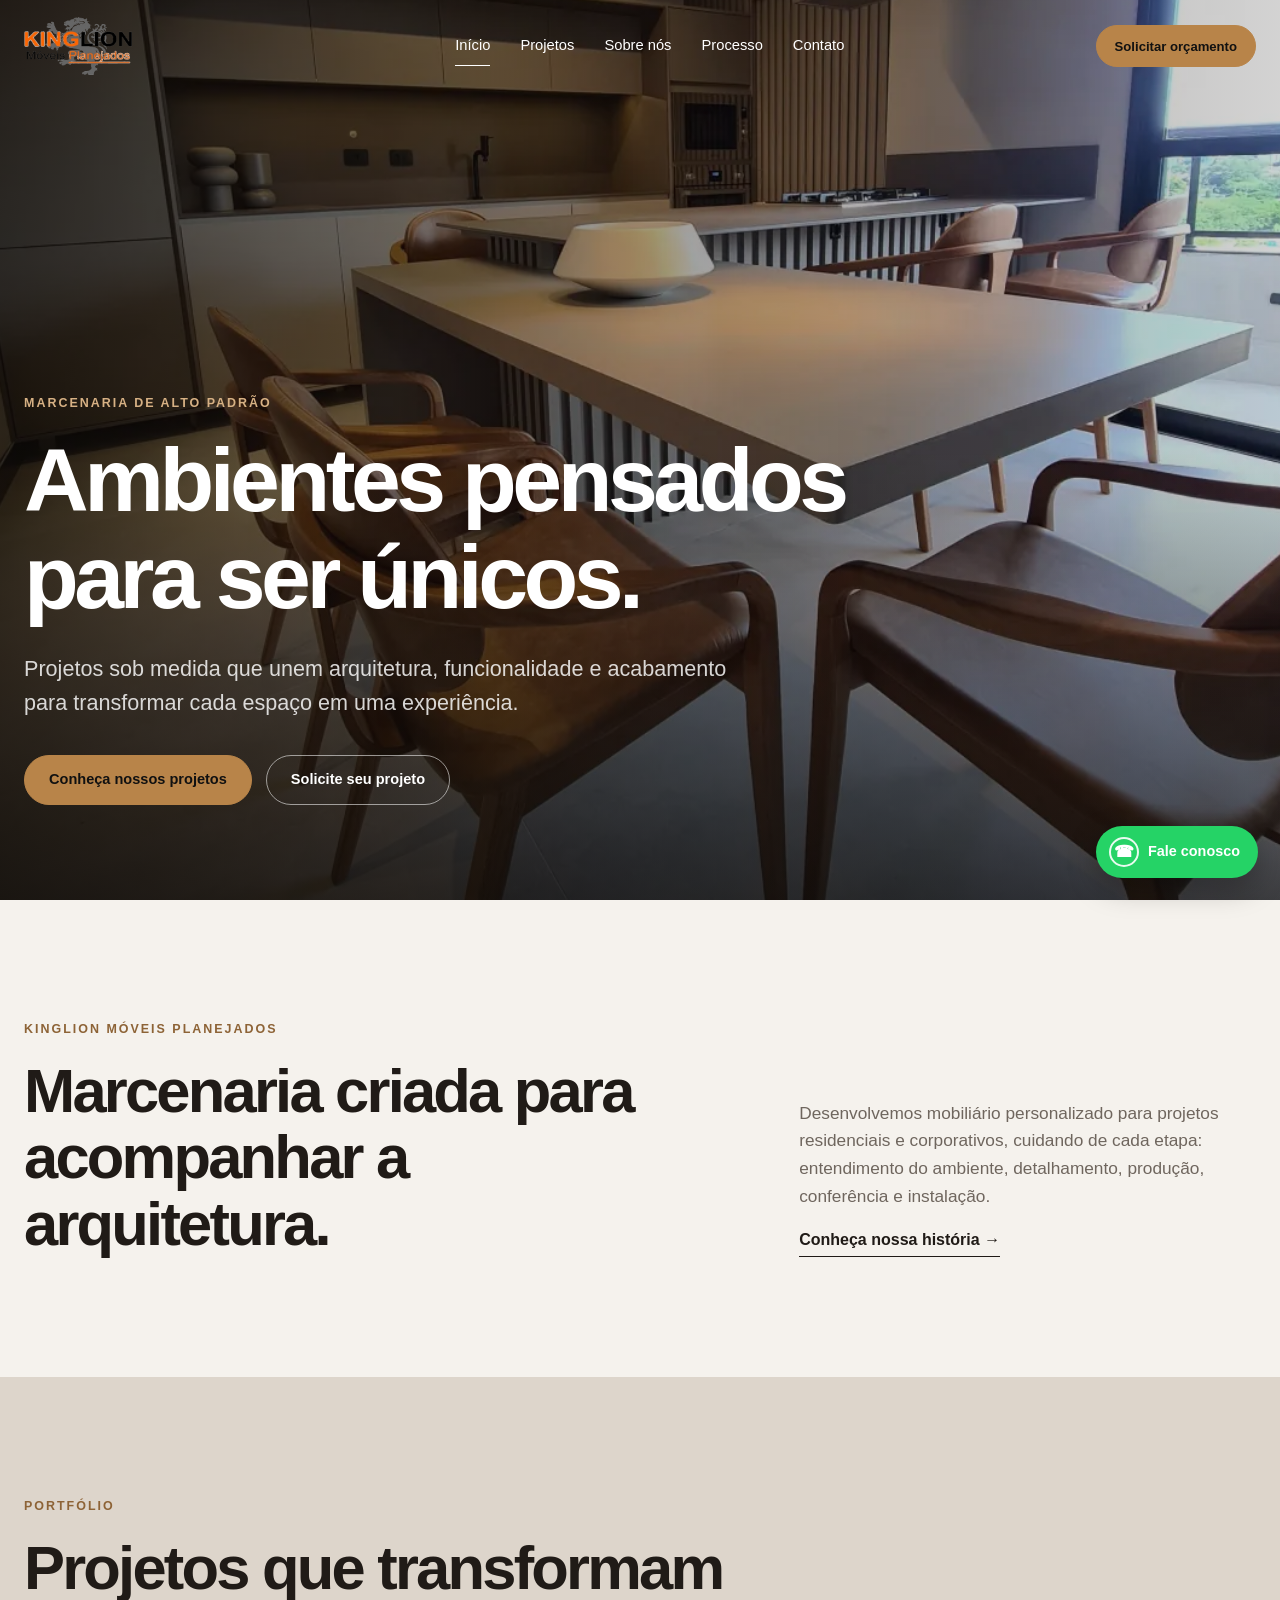
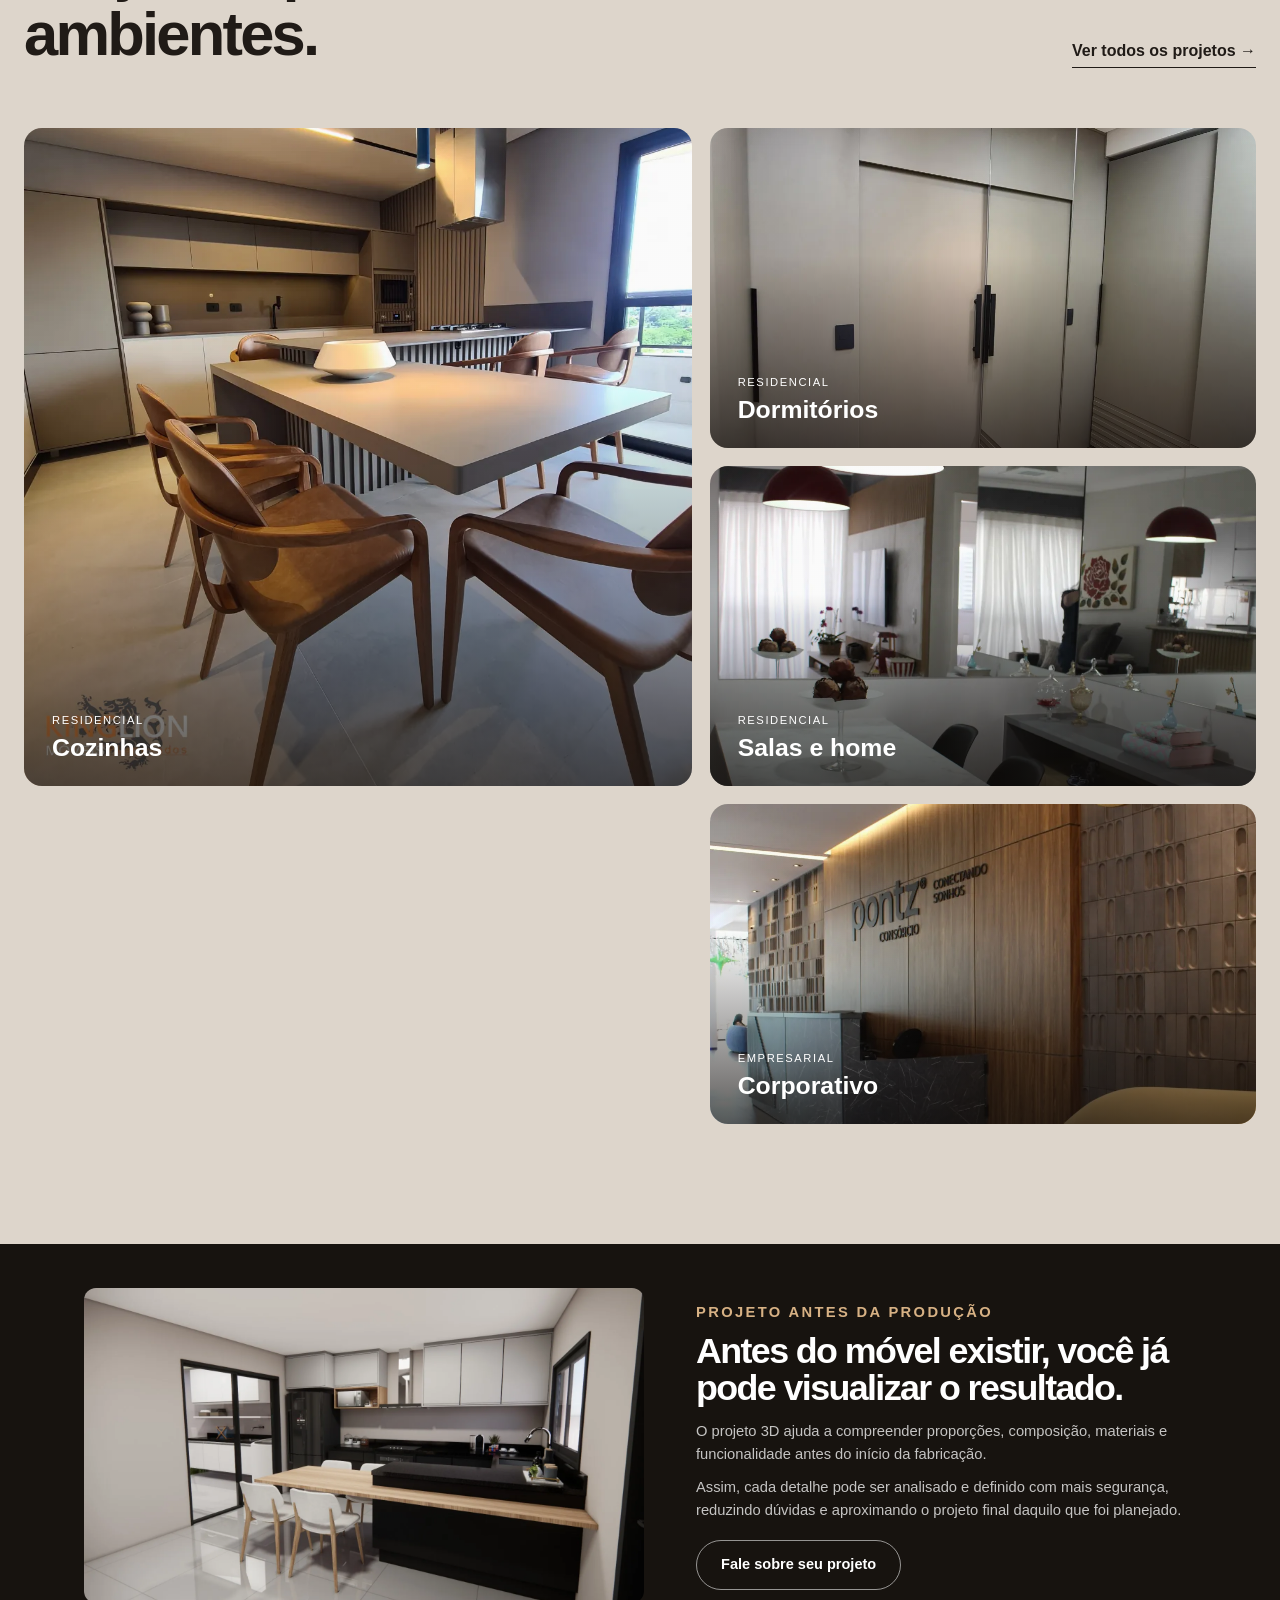
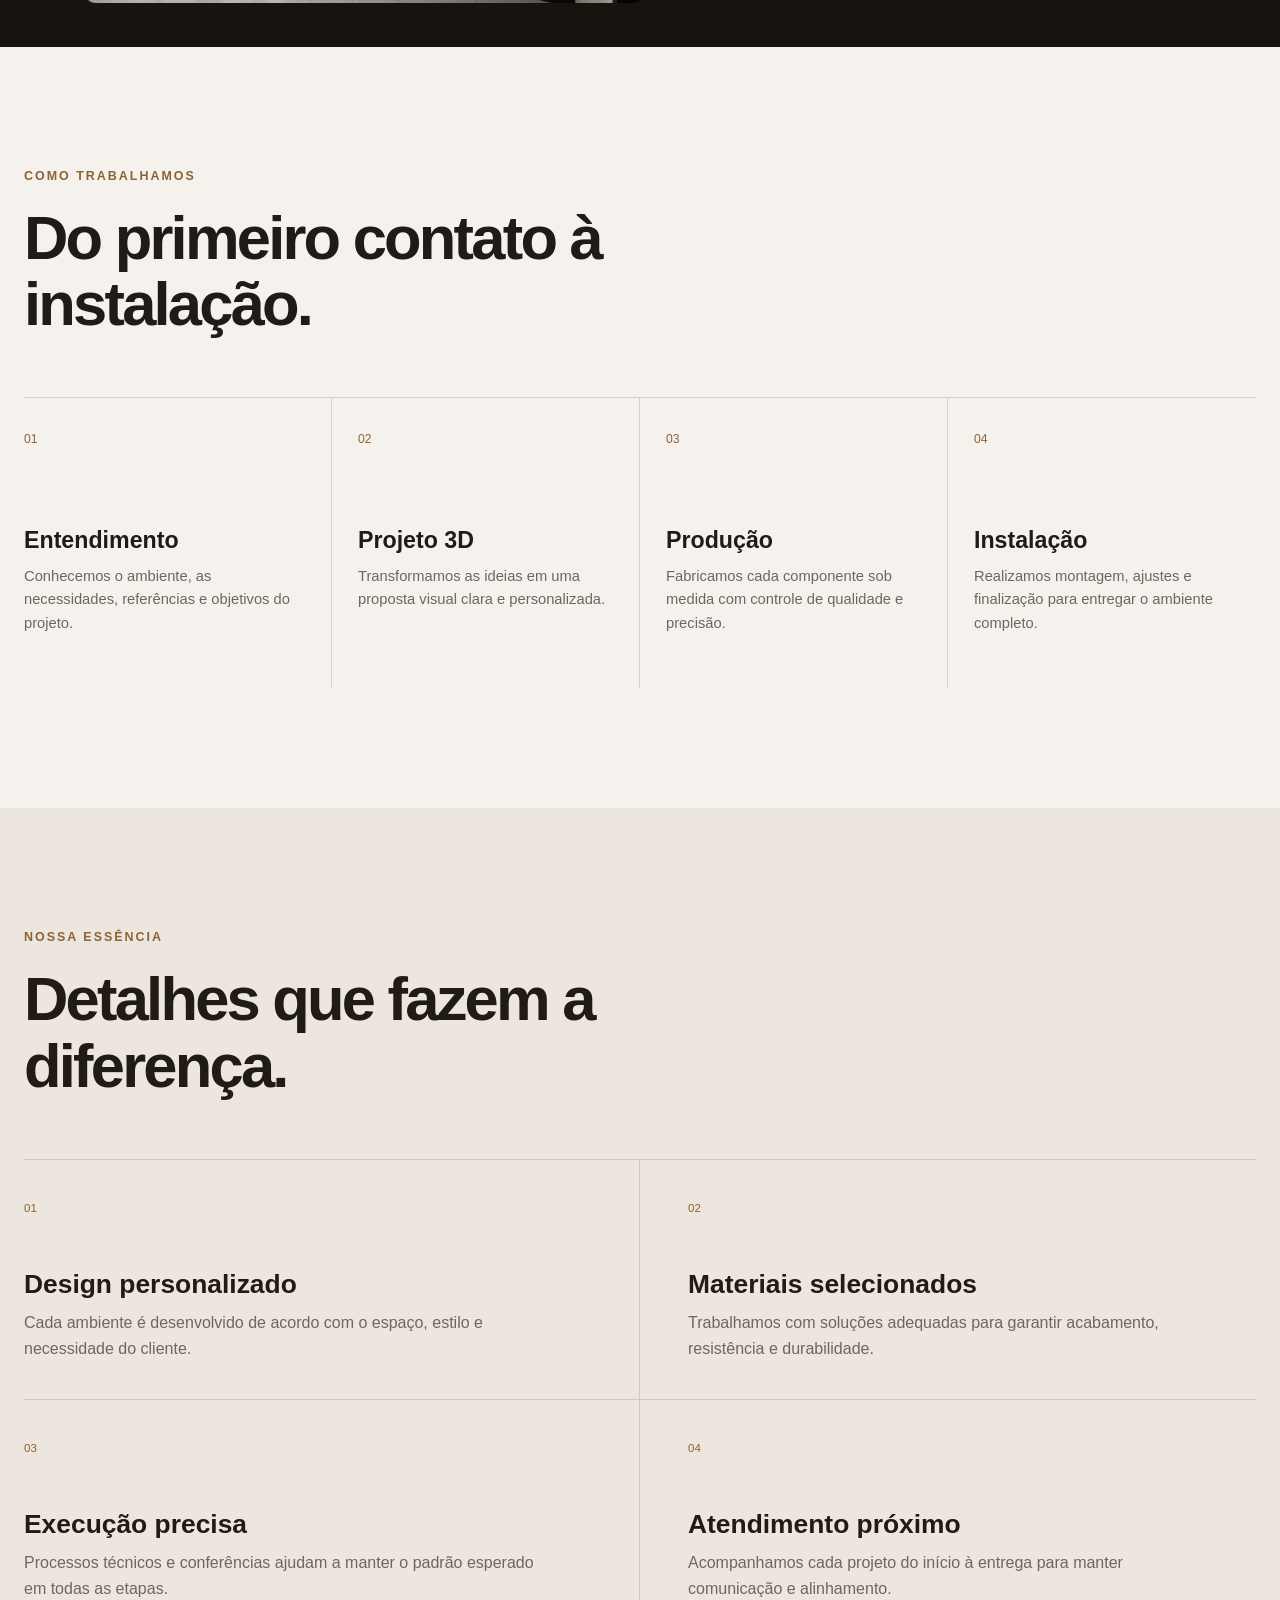
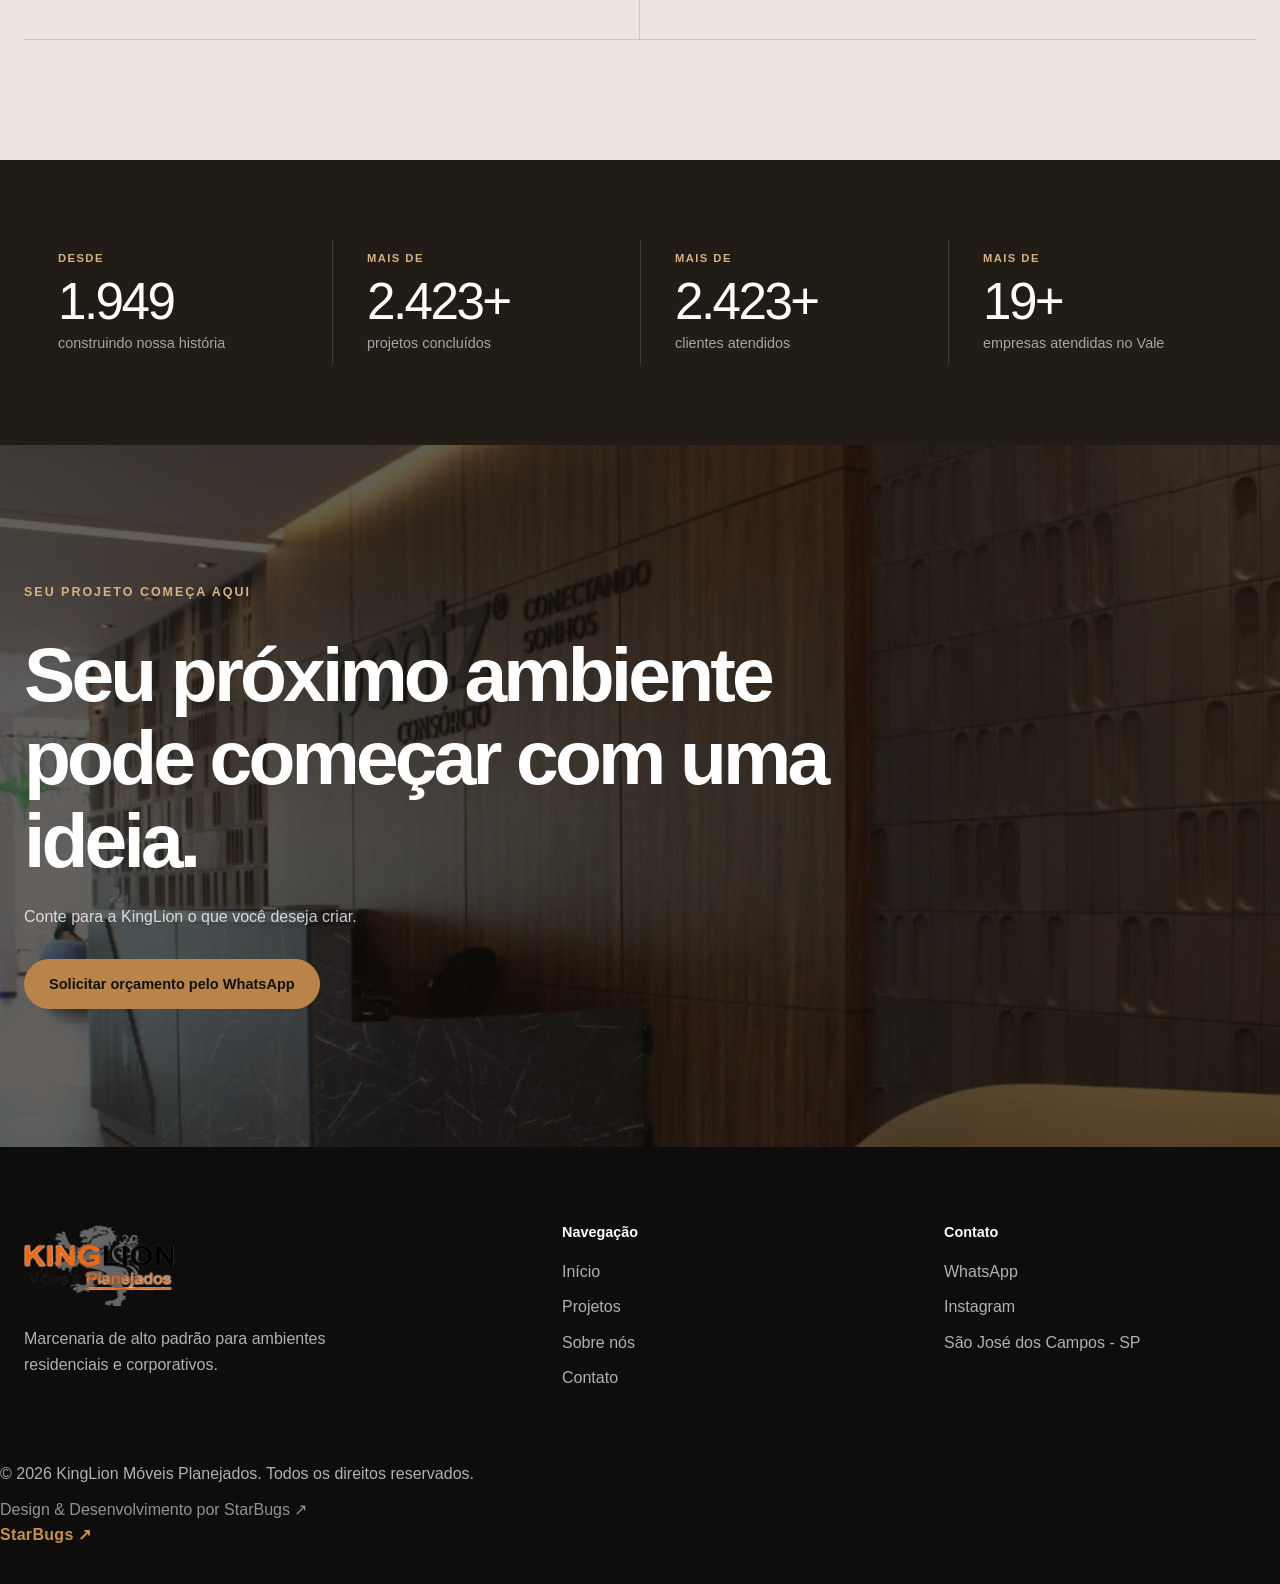
==== index.html @ aaa8b4be "Add files via upload" ====
<!DOCTYPE html>
<html lang="pt-BR">
<head>
  <meta charset="UTF-8">
  <meta name="viewport" content="width=device-width, initial-scale=1.0">

  <!-- =========================
       SEO BÁSICO
       ALTERE title e description se quiser mudar como o site aparece no Google.
  ========================== -->
  <title>KingLion Móveis Planejados | Marcenaria de Alto Padrão</title>
  <meta name="description" content="Móveis planejados e marcenaria de alto padrão em São José dos Campos e região. Projetos personalizados, produção própria e instalação especializada.">

  <!-- Cor usada pelo navegador em celulares -->
  <meta name="theme-color" content="#17130f">

  <!-- CSS GLOBAL: estrutura geral do site -->
  <link rel="stylesheet" href="css/global.css">

  <!-- CSS EXCLUSIVO DA HOME -->
  <link rel="stylesheet" href="css/home.css">
</head>

<body>
  <!-- ======================================================
       CABEÇALHO / MENU
       Para trocar a logo, substitua o arquivo:
       assets/images/logos/logo.png
  ======================================================= -->
  <header class="site-header" id="siteHeader">
    <div class="container header-inner">
      <a class="brand" href="index.html" aria-label="KingLion - Página inicial">
        <img src="assets/images/logos/logo.png" alt="KingLion Móveis Planejados">
      </a>

      <button class="menu-toggle" id="menuToggle" aria-label="Abrir menu" aria-expanded="false">
        <span></span>
        <span></span>
      </button>

      <nav class="main-nav" id="mainNav" aria-label="Navegação principal">
        <a class="active" href="index.html">Início</a>
        <a href="projetos.html">Projetos</a>
        <a href="sobre.html">Sobre nós</a>
        <a href="#processo">Processo</a>
        <a href="contato.html">Contato</a>
      </nav>

      <!-- ALTERE o link do WhatsApp no atributo href -->
      <a class="btn btn-small header-cta"
         href="https://wa.me/5512981214048"
         target="_blank"
         rel="noopener">
        Solicitar orçamento
      </a>
    </div>
  </header>

  <main>
    <!-- ======================================================
         HERO
         TROCAR FOTO:
         coloque sua imagem em:
         assets/images/home/hero.webp

         Recomendado:
         1920x1200 px
         WebP
         250 KB a 500 KB
    ======================================================= -->
    <section class="hero">
      <div class="hero-media" aria-hidden="true"></div>
      <div class="hero-overlay" aria-hidden="true"></div>

      <div class="container hero-content reveal">
        <p class="eyebrow light">Marcenaria de alto padrão</p>
        <h1>Ambientes pensados para ser únicos.</h1>
        <p class="hero-text">
          Projetos sob medida que unem arquitetura, funcionalidade e acabamento
          para transformar cada espaço em uma experiência.
        </p>

        <div class="hero-actions">
          <a class="btn" href="projetos.html">Conheça nossos projetos</a>
          <a class="btn btn-outline-light"
             href="https://wa.me/5512981214048"
             target="_blank"
             rel="noopener">
            Solicite seu projeto
          </a>
        </div>
      </div>

      <a class="hero-scroll" href="#destaques" aria-label="Ir para próxima seção">
        <span>Descubra</span>
        <span class="scroll-line"></span>
      </a>
    </section>

    <!-- ======================================================
         INTRODUÇÃO
    ======================================================= -->
    <section class="section section-light" id="destaques">
      <div class="container split-intro">
        <div class="reveal">
          <p class="eyebrow">KingLion Móveis Planejados</p>
          <h2 class="section-title">Marcenaria criada para acompanhar a arquitetura.</h2>
        </div>

        <div class="intro-copy reveal">
          <p>
            Desenvolvemos mobiliário personalizado para projetos residenciais
            e corporativos, cuidando de cada etapa: entendimento do ambiente,
            detalhamento, produção, conferência e instalação.
          </p>
          <a class="text-link" href="sobre.html">Conheça nossa história →</a>
        </div>
      </div>
    </section>

    <!-- ======================================================
         PROJETOS EM DESTAQUE
         Troque os arquivos abaixo pelas fotos reais.

         DICA:
         use WebP de 1400px no lado maior.
         Para estas imagens, tente ficar entre 120 KB e 300 KB.
    ======================================================= -->
    <section class="section projects-preview">
      <div class="container">
        <div class="section-heading reveal">
          <div>
            <p class="eyebrow">Portfólio</p>
            <h2 class="section-title">Projetos que transformam ambientes.</h2>
          </div>
          <a class="text-link desktop-only" href="projetos.html">Ver todos os projetos →</a>
        </div>

        <div class="editorial-grid">
          <a class="project-card project-card-large reveal" href="projetos.html#cozinhas">
            <img
              src="assets/images/projetos/cozinha-destaque.webp"
              alt="Cozinha planejada KingLion"
              width="1400"
              height="1700"
              loading="lazy"
              decoding="async"
            >
            <div class="project-card-overlay">
              <span>Residencial</span>
              <h3>Cozinhas</h3>
            </div>
          </a>

          <a class="project-card reveal" href="projetos.html#dormitorios">
            <img
              src="assets/images/projetos/dormitorio-destaque.webp"
              alt="Dormitório planejado KingLion"
              width="1200"
              height="900"
              loading="lazy"
              decoding="async"
            >
            <div class="project-card-overlay">
              <span>Residencial</span>
              <h3>Dormitórios</h3>
            </div>
          </a>

          <a class="project-card reveal" href="projetos.html#salas">
            <img
              src="assets/images/projetos/sala-destaque.webp"
              alt="Sala planejada KingLion"
              width="1200"
              height="900"
              loading="lazy"
              decoding="async"
            >
            <div class="project-card-overlay">
              <span>Residencial</span>
              <h3>Salas e home</h3>
            </div>
          </a>

          <a class="project-card project-card-wide reveal" href="projetos.html#corporativo">
            <img
              src="assets/images/projetos/corporativo-destaque.webp"
              alt="Mobiliário corporativo KingLion"
              width="1600"
              height="900"
              loading="lazy"
              decoding="async"
            >
            <div class="project-card-overlay">
              <span>Empresarial</span>
              <h3>Corporativo</h3>
            </div>
          </a>
        </div>

        <a class="text-link mobile-only" href="projetos.html">Ver todos os projetos →</a>
      </div>
    </section>

    <!-- ======================================================
         PROJETO 3D
         Esta seção foi criada para valorizar uma etapa importante
         antes da fabricação.

         Trocar:
         assets/images/home/projeto-3d.webp
    ======================================================= -->
    <section class="section section-dark feature-3d">
      <div class="container feature-grid">
        <div class="feature-image reveal">
          <img
            src="assets/images/home/projeto-3d.webp"
            alt="Projeto 3D de mobiliário planejado KingLion"
            width="1600"
            height="900"
            loading="lazy"
            decoding="async"
          >
        </div>

        <div class="feature-copy reveal">
          <p class="eyebrow light">Projeto antes da produção</p>
          <h2 class="section-title light">Antes do móvel existir, você já pode visualizar o resultado.</h2>
          <p>
            O projeto 3D ajuda a compreender proporções, composição, materiais
            e funcionalidade antes do início da fabricação.
          </p>
          <p>
            Assim, cada detalhe pode ser analisado e definido com mais segurança,
            reduzindo dúvidas e aproximando o projeto final daquilo que foi planejado.
          </p>
          <a class="btn btn-outline-light" href="contato.html">Fale sobre seu projeto</a>
        </div>
      </div>
    </section>

    <!-- ======================================================
         PROCESSO
         Você pode alterar os títulos e textos sem mexer no CSS.
    ======================================================= -->
    <section class="section process-section" id="processo">
      <div class="container">
        <div class="section-heading reveal">
          <div>
            <p class="eyebrow">Como trabalhamos</p>
            <h2 class="section-title">Do primeiro contato à instalação.</h2>
          </div>
        </div>

        <div class="process-grid">
          <article class="process-step reveal">
            <span class="process-number">01</span>
            <h3>Entendimento</h3>
            <p>Conhecemos o ambiente, as necessidades, referências e objetivos do projeto.</p>
          </article>

          <article class="process-step reveal">
            <span class="process-number">02</span>
            <h3>Projeto 3D</h3>
            <p>Transformamos as ideias em uma proposta visual clara e personalizada.</p>
          </article>

          <article class="process-step reveal">
            <span class="process-number">03</span>
            <h3>Produção</h3>
            <p>Fabricamos cada componente sob medida com controle de qualidade e precisão.</p>
          </article>

          <article class="process-step reveal">
            <span class="process-number">04</span>
            <h3>Instalação</h3>
            <p>Realizamos montagem, ajustes e finalização para entregar o ambiente completo.</p>
          </article>
        </div>
      </div>
    </section>

    <!-- ======================================================
         DIFERENCIAIS
    ======================================================= -->
    <section class="section section-soft">
      <div class="container">
        <div class="section-heading reveal">
          <div>
            <p class="eyebrow">Nossa essência</p>
            <h2 class="section-title">Detalhes que fazem a diferença.</h2>
          </div>
        </div>

        <div class="benefits-grid">
          <article class="benefit reveal">
            <span>01</span>
            <h3>Design personalizado</h3>
            <p>Cada ambiente é desenvolvido de acordo com o espaço, estilo e necessidade do cliente.</p>
          </article>

          <article class="benefit reveal">
            <span>02</span>
            <h3>Materiais selecionados</h3>
            <p>Trabalhamos com soluções adequadas para garantir acabamento, resistência e durabilidade.</p>
          </article>

          <article class="benefit reveal">
            <span>03</span>
            <h3>Execução precisa</h3>
            <p>Processos técnicos e conferências ajudam a manter o padrão esperado em todas as etapas.</p>
          </article>

          <article class="benefit reveal">
            <span>04</span>
            <h3>Atendimento próximo</h3>
            <p>Acompanhamos cada projeto do início à entrega para manter comunicação e alinhamento.</p>
          </article>
        </div>
      </div>
    </section>

    <!-- ======================================================
         NÚMEROS
         ALTERE os valores em data-count.
         O JavaScript anima automaticamente.
    ======================================================= -->
    <section class="stats">
      <div class="container stats-grid">
        <div class="stat reveal">
          <strong>Desde</strong>
          <span class="stat-value" data-count="2011">2011</span>
          <p>construindo nossa história</p>
        </div>

        <div class="stat reveal">
          <strong>Mais de</strong>
          <span class="stat-value" data-count="2500" data-suffix="+">2500+</span>
          <p>projetos concluídos</p>
        </div>

        <div class="stat reveal">
          <strong>Mais de</strong>
          <span class="stat-value" data-count="2500" data-suffix="+">2500+</span>
          <p>clientes atendidos</p>
        </div>

        <div class="stat reveal">
          <strong>Mais de</strong>
          <span class="stat-value" data-count="20" data-suffix="+">20+</span>
          <p>empresas atendidas no Vale</p>
        </div>
      </div>
    </section>

    <!-- ======================================================
         CTA FINAL
         TROCAR FOTO:
         assets/images/home/cta.webp
    ======================================================= -->
    <section class="final-cta">
      <div class="final-cta-media"></div>
      <div class="final-cta-overlay"></div>

      <div class="container final-cta-content reveal">
        <p class="eyebrow light">Seu projeto começa aqui</p>
        <h2>Seu próximo ambiente pode começar com uma ideia.</h2>
        <p>Conte para a KingLion o que você deseja criar.</p>
        <a class="btn"
           href="https://wa.me/5512981214048"
           target="_blank"
           rel="noopener">
          Solicitar orçamento pelo WhatsApp
        </a>
      </div>
    </section>
  </main>

  <!-- ======================================================
       RODAPÉ
       ALTERE contatos e textos aqui.
  ======================================================= -->
  <footer class="site-footer">
    <div class="container footer-grid">
      <div class="footer-brand">
        <img src="assets/images/logos/logo.png" alt="KingLion Móveis Planejados">
        <p>Marcenaria de alto padrão para ambientes residenciais e corporativos.</p>
      </div>

      <div>
        <h3>Navegação</h3>
        <a href="index.html">Início</a>
        <a href="projetos.html">Projetos</a>
        <a href="sobre.html">Sobre nós</a>
        <a href="contato.html">Contato</a>
      </div>

      <div>
        <h3>Contato</h3>
        <a href="https://wa.me/5512981214048" target="_blank" rel="noopener">WhatsApp</a>
        <a href="https://www.instagram.com/kinglionmoveisplanejadosbr/" target="_blank" rel="noopener">Instagram</a>
        <span>São José dos Campos - SP</span>
      </div>
    </div>

    <div class="footer-credits">
    <span>© 2026 KingLion Móveis Planejados. Todos os direitos reservados.</span>

    <span class="developer-credit">
        Design & Desenvolvimento por StarBugs ↗
        <a
            href="https://sohgottes.github.io/new_portifolio/"
            target="_blank"
            rel="noopener noreferrer"
            aria-label="Conheça o portfólio da StarBugs"
        >
            StarBugs ↗
        </a>
    </span>
</div>
  </footer>

  
  <!-- WHATSAPP FLUTUANTE — número centralizado em js/main.js -->
  <a class="whatsapp-float"
     href="https://wa.me/5512981214048?text=Ol%C3%A1%21%20Vim%20pelo%20site%20da%20KingLion%20e%20gostaria%20de%20mais%20informa%C3%A7%C3%B5es."
     target="_blank" rel="noopener" aria-label="Falar com a KingLion pelo WhatsApp">
    <span class="whatsapp-icon" aria-hidden="true">☎</span>
    <span class="whatsapp-label">Fale conosco</span>
  </a>
<script src="js/main.js"></script>
</body>
</html>
---- css/global.css ----
/* ==========================================================
   KINGLION - CSS GLOBAL
   ----------------------------------------------------------
   Este arquivo controla:
   - cores
   - fontes
   - largura do conteúdo
   - menu
   - botões
   - títulos
   - rodapé
   - animações básicas
   - comportamento no celular

   Se quiser mudar a identidade visual do site inteiro,
   comece pelas variáveis em :root.
========================================================== */

:root {
  /* ===== CORES PRINCIPAIS ===== */
  --color-bg: #f5f2ed;
  --color-bg-soft: #ece6de;
  --color-dark: #17130f;
  --color-dark-2: #221c17;
  --color-text: #201b17;
  --color-text-soft: #6f665e;
  --color-white: #ffffff;

  /* Cor de destaque / dourado quente */
  --color-accent: #b88449;
  --color-accent-dark: #8d6336;

  /* Linhas e bordas */
  --color-line: rgba(32, 27, 23, 0.15);

  /* ===== LAYOUT ===== */
  --container: 1240px;
  --header-height: 92px;

  /* ===== BORDAS ===== */
  --radius-sm: 10px;
  --radius-md: 18px;
  --radius-lg: 30px;

  /* ===== TRANSIÇÕES ===== */
  --transition: 220ms ease;
}

/* RESET */
*,
*::before,
*::after {
  box-sizing: border-box;
}

html {
  scroll-behavior: smooth;
}

body {
  margin: 0;
  background: var(--color-bg);
  color: var(--color-text);
  font-family: Arial, Helvetica, sans-serif;
  line-height: 1.6;
  -webkit-font-smoothing: antialiased;
}

body.menu-open {
  overflow: hidden;
}

img {
  max-width: 100%;
  display: block;
}

a {
  color: inherit;
}

button,
input,
textarea,
select {
  font: inherit;
}

button {
  cursor: pointer;
}

.container {
  width: min(calc(100% - 48px), var(--container));
  margin-inline: auto;
}

/* ==========================================================
   TIPOGRAFIA
========================================================== */

h1,
h2,
h3,
p {
  margin-top: 0;
}

h1,
h2,
h3 {
  line-height: 1.08;
}

h1 {
  font-size: clamp(3rem, 7vw, 6.5rem);
  letter-spacing: -0.05em;
}

.section-title {
  max-width: 820px;
  margin-bottom: 0;
  font-size: clamp(2.3rem, 4.8vw, 4.8rem);
  letter-spacing: -0.045em;
}

.section-title.light {
  color: var(--color-white);
}

.eyebrow {
  margin-bottom: 18px;
  color: var(--color-accent-dark);
  font-size: 0.78rem;
  font-weight: 700;
  letter-spacing: 0.16em;
  text-transform: uppercase;
}

.eyebrow.light {
  color: #d7b184;
}

/* ==========================================================
   HEADER
========================================================== */

.site-header {
  position: fixed;
  z-index: 1000;
  top: 0;
  left: 0;
  width: 100%;
  color: var(--color-white);
  transition:
    background var(--transition),
    box-shadow var(--transition),
    transform var(--transition);
}

.site-header.scrolled,
.site-header.solid {
  background: rgba(23, 19, 15, 0.96);
  box-shadow: 0 8px 30px rgba(0, 0, 0, 0.12);
  backdrop-filter: blur(16px);
}

.site-header.hidden {
  transform: translateY(-110%);
}

.header-inner {
  min-height: var(--header-height);
  display: grid;
  grid-template-columns: 180px 1fr auto;
  align-items: center;
  gap: 24px;
}

.brand {
  display: inline-flex;
  align-items: center;
  text-decoration: none;
}

.brand img {
  max-width: 150px;
  max-height: 58px;
  object-fit: contain;
}

.main-nav {
  display: flex;
  justify-content: center;
  align-items: center;
  gap: 30px;
}

.main-nav a {
  position: relative;
  text-decoration: none;
  font-size: 0.92rem;
}

.main-nav a::after {
  content: "";
  position: absolute;
  left: 0;
  bottom: -8px;
  width: 100%;
  height: 1px;
  background: currentColor;
  transform: scaleX(0);
  transform-origin: right;
  transition: transform var(--transition);
}

.main-nav a:hover::after,
.main-nav a.active::after {
  transform: scaleX(1);
  transform-origin: left;
}

.menu-toggle {
  display: none;
  width: 46px;
  height: 46px;
  border: 0;
  background: transparent;
}

.menu-toggle span {
  display: block;
  width: 24px;
  height: 2px;
  margin: 6px auto;
  background: var(--color-white);
  transition: var(--transition);
}

/* ==========================================================
   BOTÕES
========================================================== */

.btn {
  min-height: 50px;
  display: inline-flex;
  align-items: center;
  justify-content: center;
  padding: 0 24px;
  border: 1px solid var(--color-accent);
  border-radius: 999px;
  background: var(--color-accent);
  color: #111;
  text-decoration: none;
  font-size: 0.91rem;
  font-weight: 700;
  transition:
    transform var(--transition),
    background var(--transition),
    border-color var(--transition);
}

.btn:hover {
  transform: translateY(-2px);
  background: #c99a65;
  border-color: #c99a65;
}

.btn-small {
  min-height: 42px;
  padding-inline: 18px;
  font-size: 0.82rem;
}

.btn-outline-light {
  border-color: rgba(255, 255, 255, 0.55);
  background: transparent;
  color: var(--color-white);
}

.btn-outline-light:hover {
  border-color: var(--color-white);
  background: var(--color-white);
  color: #111;
}

.text-link {
  display: inline-block;
  color: var(--color-text);
  text-decoration: none;
  font-weight: 700;
  border-bottom: 1px solid currentColor;
  padding-bottom: 3px;
}

/* ==========================================================
   SEÇÕES
========================================================== */

.section {
  padding: 120px 0;
}

.section-light {
  background: var(--color-bg);
}

.section-soft {
  background: var(--color-bg-soft);
}

.section-dark {
  background: var(--color-dark);
  color: rgba(255, 255, 255, 0.75);
}

.section-heading {
  margin-bottom: 60px;
  display: flex;
  align-items: end;
  justify-content: space-between;
  gap: 40px;
}

.page-hero {
  min-height: 68vh;
  display: flex;
  align-items: end;
  padding: 180px 0 90px;
  background: var(--color-dark);
  color: var(--color-white);
}

.page-hero h1 {
  max-width: 950px;
  margin-bottom: 28px;
}

.page-hero p {
  max-width: 700px;
  margin-bottom: 0;
  color: rgba(255, 255, 255, 0.72);
  font-size: 1.1rem;
}

/* ==========================================================
   FOOTER
========================================================== */

.site-footer {
  padding: 78px 0 26px;
  background: #0f0d0b;
  color: rgba(255, 255, 255, 0.68);
}

.footer-grid {
  display: grid;
  grid-template-columns: 1.5fr 1fr 1fr;
  gap: 70px;
  padding-bottom: 60px;
}

.footer-brand img {
  max-width: 150px;
  margin-bottom: 20px;
}

.footer-brand p {
  max-width: 360px;
}

.site-footer h3 {
  margin-bottom: 18px;
  color: var(--color-white);
  font-size: 0.9rem;
}

.site-footer a,
.site-footer span {
  display: block;
  width: fit-content;
  margin-bottom: 10px;
  text-decoration: none;
}

.site-footer a:hover {
  color: var(--color-white);
}

.footer-bottom {
  padding-top: 24px;
  display: flex;
  justify-content: space-between;
  gap: 20px;
  border-top: 1px solid rgba(255, 255, 255, 0.12);
  font-size: 0.8rem;
}

.footer-bottom p {
  margin: 0;
}

/* ==========================================================
   ANIMAÇÃO DE ENTRADA
========================================================== */

.reveal {
  opacity: 0;
  transform: translateY(24px);
  transition:
    opacity 700ms ease,
    transform 700ms ease;
}

.reveal.visible {
  opacity: 1;
  transform: translateY(0);
}

.mobile-only {
  display: none;
}

/* ==========================================================
   RESPONSIVO
========================================================== */

@media (max-width: 980px) {
  :root {
    --header-height: 78px;
  }

  .container {
    width: min(calc(100% - 32px), var(--container));
  }

  .header-inner {
    grid-template-columns: 1fr auto;
  }

  .header-cta {
    display: none;
  }

  .menu-toggle {
    display: block;
    justify-self: end;
  }

  .main-nav {
    position: fixed;
    inset: var(--header-height) 0 auto 0;
    min-height: calc(100vh - var(--header-height));
    padding: 48px 24px;
    display: flex;
    flex-direction: column;
    align-items: flex-start;
    justify-content: flex-start;
    gap: 26px;
    background: var(--color-dark);
    transform: translateX(100%);
    transition: transform 300ms ease;
  }

  .main-nav.open {
    transform: translateX(0);
  }

  .main-nav a {
    font-size: 1.5rem;
  }

  .section {
    padding: 84px 0;
  }

  .footer-grid {
    grid-template-columns: 1fr 1fr;
  }
}

@media (max-width: 680px) {
  h1 {
    font-size: clamp(2.8rem, 13vw, 4.4rem);
  }

  .section-title {
    font-size: clamp(2.1rem, 10vw, 3.5rem);
  }

  .page-hero {
    min-height: 58vh;
    padding-bottom: 64px;
  }

  .section-heading {
    margin-bottom: 38px;
  }

  .footer-grid {
    grid-template-columns: 1fr;
    gap: 34px;
  }

  .footer-bottom {
    flex-direction: column;
  }

  .desktop-only {
    display: none;
  }

  .mobile-only {
    display: inline-block;
    margin-top: 28px;
  }
}

@media (prefers-reduced-motion: reduce) {
  html {
    scroll-behavior: auto;
  }

  *,
  *::before,
  *::after {
    transition-duration: 0.01ms !important;
    animation-duration: 0.01ms !important;
  }

  .reveal {
    opacity: 1;
    transform: none;
  }
}


/* ==========================================================
   WHATSAPP FLUTUANTE
   Fica visível durante toda a navegação, inclusive no celular.
========================================================== */
.whatsapp-float {
  position: fixed; right: 22px; bottom: 22px; z-index: 9999;
  display: flex; align-items: center; gap: 9px;
  min-height: 52px; padding: 0 18px 0 13px;
  border-radius: 999px; background: #25D366; color: #fff !important;
  text-decoration: none; font-weight: 800; font-size: .9rem;
  box-shadow: 0 10px 30px rgba(0,0,0,.28);
  transition: transform .2s ease, box-shadow .2s ease;
}
.whatsapp-float:hover { transform: translateY(-3px); box-shadow: 0 14px 34px rgba(0,0,0,.34); }
.whatsapp-icon {
  display: grid; place-items: center; width: 30px; height: 30px;
  border: 2px solid rgba(255,255,255,.9); border-radius: 50%;
  font-size: 16px; line-height: 1;
}
@media (max-width: 680px) {
  .whatsapp-float { right: 14px; bottom: 14px; width: 54px; height: 54px; min-height: 54px; padding: 0; justify-content: center; }
  .whatsapp-label { display: none; }
}


/* ==========================================================
   CRÉDITO DE DESENVOLVIMENTO - STARBUGS
   ========================================================== */

.developer-credit {
    color: rgba(255, 255, 255, 0.55);
}

.developer-credit a {
    color: #c9914b;
    text-decoration: none;
    font-weight: 700;
    letter-spacing: 0.02em;
    transition:
        color 0.2s ease,
        opacity 0.2s ease;
}

.developer-credit a:hover {
    color: #ffffff;
}

.developer-credit a:focus-visible {
    outline: 2px solid #c9914b;
    outline-offset: 4px;
    border-radius: 3px;
}
---- css/home.css ----
/* ==========================================================
   HOME - CSS EXCLUSIVO DA PÁGINA INICIAL
========================================================== */

/* HERO
   Troque a imagem alterando apenas o caminho abaixo.
*/
.hero {
  position: relative;
  min-height: 100svh;
  display: flex;
  align-items: end;
  overflow: hidden;
  color: white;
}

.hero-media {
  position: absolute;
  inset: 0;
  background:
    url("../assets/images/home/hero.webp")
    center center / cover no-repeat;
  transform: scale(1.02);
}

.hero-overlay {
  position: absolute;
  inset: 0;
  background:
    linear-gradient(
      90deg,
      rgba(12, 10, 8, 0.78) 0%,
      rgba(12, 10, 8, 0.40) 50%,
      rgba(12, 10, 8, 0.18) 100%
    ),
    linear-gradient(
      0deg,
      rgba(12, 10, 8, 0.70) 0%,
      rgba(12, 10, 8, 0) 50%
    );
}

.hero-content {
  position: relative;
  z-index: 2;
  padding-bottom: 95px;
}

.hero h1 {
  max-width: 980px;
  margin-bottom: 26px;
}

.hero-text {
  max-width: 720px;
  margin-bottom: 34px;
  color: rgba(255, 255, 255, 0.82);
  font-size: clamp(1.05rem, 1.7vw, 1.35rem);
}

.hero-actions {
  display: flex;
  flex-wrap: wrap;
  gap: 14px;
}

.hero-scroll {
  position: absolute;
  right: 42px;
  bottom: 36px;
  z-index: 3;
  display: flex;
  align-items: center;
  gap: 14px;
  color: rgba(255, 255, 255, 0.72);
  text-decoration: none;
  font-size: 0.76rem;
  text-transform: uppercase;
  letter-spacing: 0.14em;
}

.scroll-line {
  width: 42px;
  height: 1px;
  background: currentColor;
}

/* INTRO */
.split-intro {
  display: grid;
  grid-template-columns: 1.2fr 0.8fr;
  gap: 90px;
}

.intro-copy {
  align-self: end;
}

.intro-copy p {
  color: var(--color-text-soft);
  font-size: 1.08rem;
}

/* PROJETOS */
.projects-preview {
  background: #ddd5cb;
}

.editorial-grid {
  display: grid;
  grid-template-columns: 1.1fr 0.9fr;
  grid-auto-rows: 320px;
  gap: 18px;
}

.project-card {
  position: relative;
  overflow: hidden;
  border-radius: var(--radius-md);
  text-decoration: none;
  background: #cfc6ba;
}

.project-card-large {
  grid-row: span 2;
}

.project-card-wide {
  grid-column: 2;
}

.project-card img {
  width: 100%;
  height: 100%;
  object-fit: cover;
  transition: transform 600ms cubic-bezier(.2,.7,.2,1);
}

.project-card:hover img {
  transform: scale(1.045);
}

.project-card::after {
  content: "";
  position: absolute;
  inset: 0;
  background: linear-gradient(
    0deg,
    rgba(15, 12, 10, 0.68),
    rgba(15, 12, 10, 0.02) 60%
  );
}

.project-card-overlay {
  position: absolute;
  left: 28px;
  bottom: 24px;
  z-index: 2;
  color: white;
}

.project-card-overlay span {
  display: block;
  margin-bottom: 5px;
  font-size: 0.7rem;
  letter-spacing: 0.14em;
  text-transform: uppercase;
}

.project-card-overlay h3 {
  margin: 0;
  font-size: 1.55rem;
}

/* PROJETO 3D */
.feature-grid {
  display: grid;
  grid-template-columns: 1.15fr 0.85fr;
  gap: 80px;
  align-items: center;
}

.feature-image {
  overflow: hidden;
  border-radius: var(--radius-md);
}

.feature-image img {
  width: 100%;
  /* Imagem horizontal para deixar esta seção mais baixa e elegante. */
  aspect-ratio: 16 / 9;
  object-fit: cover;
}

.feature-copy p {
  max-width: 650px;
}

.feature-copy .btn {
  margin-top: 16px;
}

/* PROCESSO */
.process-grid {
  display: grid;
  grid-template-columns: repeat(4, 1fr);
  border-top: 1px solid var(--color-line);
}

.process-step {
  min-height: 290px;
  padding: 32px 26px 24px 0;
  border-right: 1px solid var(--color-line);
}

.process-step + .process-step {
  padding-left: 26px;
}

.process-step:last-child {
  border-right: 0;
}

.process-number {
  display: block;
  margin-bottom: 78px;
  color: var(--color-accent-dark);
  font-size: 0.76rem;
}

.process-step h3 {
  margin-bottom: 12px;
  font-size: 1.45rem;
}

.process-step p {
  color: var(--color-text-soft);
  font-size: 0.92rem;
}

/* BENEFÍCIOS */
.benefits-grid {
  display: grid;
  grid-template-columns: repeat(2, 1fr);
  border-top: 1px solid var(--color-line);
}

.benefit {
  min-height: 240px;
  padding: 34px 48px 34px 0;
  border-bottom: 1px solid var(--color-line);
}

.benefit:nth-child(odd) {
  border-right: 1px solid var(--color-line);
}

.benefit:nth-child(even) {
  padding-left: 48px;
}

.benefit span {
  color: var(--color-accent-dark);
  font-size: 0.72rem;
}

.benefit h3 {
  margin: 50px 0 12px;
  font-size: 1.65rem;
}

.benefit p {
  max-width: 520px;
  margin-bottom: 0;
  color: var(--color-text-soft);
}

/* NÚMEROS */
.stats {
  padding: 80px 0;
  background: var(--color-dark-2);
  color: white;
}

.stats-grid {
  display: grid;
  grid-template-columns: repeat(4, 1fr);
}

.stat {
  padding: 10px 34px;
  border-left: 1px solid rgba(255, 255, 255, 0.14);
}

.stat:first-child {
  border-left: 0;
}

.stat strong {
  display: block;
  margin-bottom: 8px;
  color: #d7b184;
  font-size: 0.7rem;
  text-transform: uppercase;
  letter-spacing: 0.13em;
}

.stat-value {
  display: block;
  margin-bottom: 5px;
  font-size: clamp(2.3rem, 4vw, 4.5rem);
  line-height: 1;
  letter-spacing: -0.05em;
}

.stat p {
  margin: 0;
  color: rgba(255, 255, 255, 0.6);
  font-size: 0.9rem;
}

/* CTA FINAL */
.final-cta {
  position: relative;
  min-height: 78vh;
  display: flex;
  align-items: center;
  overflow: hidden;
  color: white;
}

.final-cta-media {
  position: absolute;
  inset: 0;
  background:
    url("../assets/images/home/cta.webp")
    center center / cover no-repeat;
}

.final-cta-overlay {
  position: absolute;
  inset: 0;
  background: rgba(17, 13, 10, 0.66);
}

.final-cta-content {
  position: relative;
  z-index: 2;
}

.final-cta h2 {
  max-width: 900px;
  margin-bottom: 22px;
  font-size: clamp(2.7rem, 6vw, 6rem);
  letter-spacing: -0.05em;
}

.final-cta p {
  max-width: 600px;
  margin-bottom: 30px;
  color: rgba(255,255,255,.78);
}

/* RESPONSIVO */
@media (max-width: 980px) {
  .split-intro,
  .feature-grid {
    grid-template-columns: 1fr;
    gap: 45px;
  }

  .process-grid {
    grid-template-columns: 1fr 1fr;
  }

  .process-step:nth-child(2) {
    border-right: 0;
  }

  .process-step:nth-child(n+3) {
    border-top: 1px solid var(--color-line);
  }

  .stats-grid {
    grid-template-columns: 1fr 1fr;
    gap: 38px 0;
  }

  .stat:nth-child(3) {
    border-left: 0;
  }
}

@media (max-width: 680px) {
  .hero-content {
    padding-bottom: 85px;
  }

  .hero-scroll {
    display: none;
  }

  .editorial-grid {
    display: grid;
    grid-template-columns: 1fr;
    grid-auto-rows: 310px;
  }

  .project-card-large,
  .project-card-wide {
    grid-row: auto;
    grid-column: auto;
  }

  .process-grid,
  .benefits-grid,
  .stats-grid {
    grid-template-columns: 1fr;
  }

  .process-step,
  .process-step + .process-step,
  .benefit,
  .benefit:nth-child(even) {
    min-height: auto;
    padding: 28px 0;
    border-right: 0;
    border-bottom: 1px solid var(--color-line);
  }

  .process-step:nth-child(n+3) {
    border-top: 0;
  }

  .process-number,
  .benefit h3 {
    margin-top: 0;
    margin-bottom: 26px;
  }

  .stat,
  .stat:nth-child(3) {
    padding: 18px 0;
    border-left: 0;
    border-bottom: 1px solid rgba(255,255,255,.14);
  }
}

/* ==========================================================
   PROJETO 3D — VERSÃO COMPACTA
   Mantém a imagem inteira, sem recorte, e reduz a altura da seção.
========================================================== */
.feature-3d {
  padding: 64px 0;
}

.feature-3d .feature-grid {
  grid-template-columns: minmax(0, 1.08fr) minmax(340px, 0.92fr);
  gap: 56px;
}

.feature-3d .feature-image {
  background: #0f0d0b;
}

.feature-3d .feature-image img {
  width: 100%;
  height: auto;
  aspect-ratio: auto;
  object-fit: contain;
  display: block;
}

.feature-3d .section-title {
  font-size: clamp(2.25rem, 3.5vw, 4.25rem);
  line-height: .98;
}

.feature-3d .feature-copy p {
  margin-bottom: 14px;
}

@media (max-width: 980px) {
  .feature-3d {
    padding: 56px 0;
  }

  .feature-3d .feature-grid {
    grid-template-columns: 1fr;
    gap: 34px;
  }

  .feature-3d .feature-image {
    max-width: 760px;
  }
}

@media (max-width: 680px) {
  .feature-3d {
    padding: 42px 0;
  }

  .feature-3d .feature-grid {
    gap: 28px;
  }

  .feature-3d .section-title {
    font-size: clamp(2rem, 10vw, 3rem);
  }
}


/* ==========================================================
   PROJETO 3D — COMPACTO DEFINITIVO
   A seção fica propositalmente baixa. A foto 16:9 aparece inteira.
========================================================== */
.feature-3d { padding: 44px 0 !important; }
.feature-3d .feature-grid {
  grid-template-columns: minmax(0, 560px) minmax(300px, 500px) !important;
  justify-content: center;
  gap: 52px !important;
  align-items: center;
}
.feature-3d .feature-image {
  width: 100%;
  max-width: 560px;
  border-radius: 12px;
  overflow: hidden;
  background: transparent;
}
.feature-3d .feature-image img {
  width: 100% !important;
  height: auto !important;
  aspect-ratio: 16 / 9 !important;
  object-fit: contain !important;
  display: block;
}
.feature-3d .section-title {
  font-size: clamp(2rem, 2.8vw, 3.35rem) !important;
  line-height: 1.02 !important;
  margin-bottom: 14px;
}
.feature-3d .eyebrow { margin-bottom: 12px; }
.feature-3d .feature-copy p {
  font-size: .92rem;
  line-height: 1.55;
  margin-bottom: 10px;
}
.feature-3d .feature-copy .btn { margin-top: 8px; }
@media (max-width: 980px) {
  .feature-3d { padding: 38px 0 !important; }
  .feature-3d .feature-grid { grid-template-columns: 1fr !important; gap: 26px !important; }
  .feature-3d .feature-image, .feature-3d .feature-copy { max-width: 680px; margin-inline: auto; width: 100%; }
}
@media (max-width: 680px) {
  .feature-3d { padding: 30px 0 !important; }
  .feature-3d .feature-grid { gap: 22px !important; }
  .feature-3d .section-title { font-size: clamp(1.9rem, 9vw, 2.65rem) !important; }
}
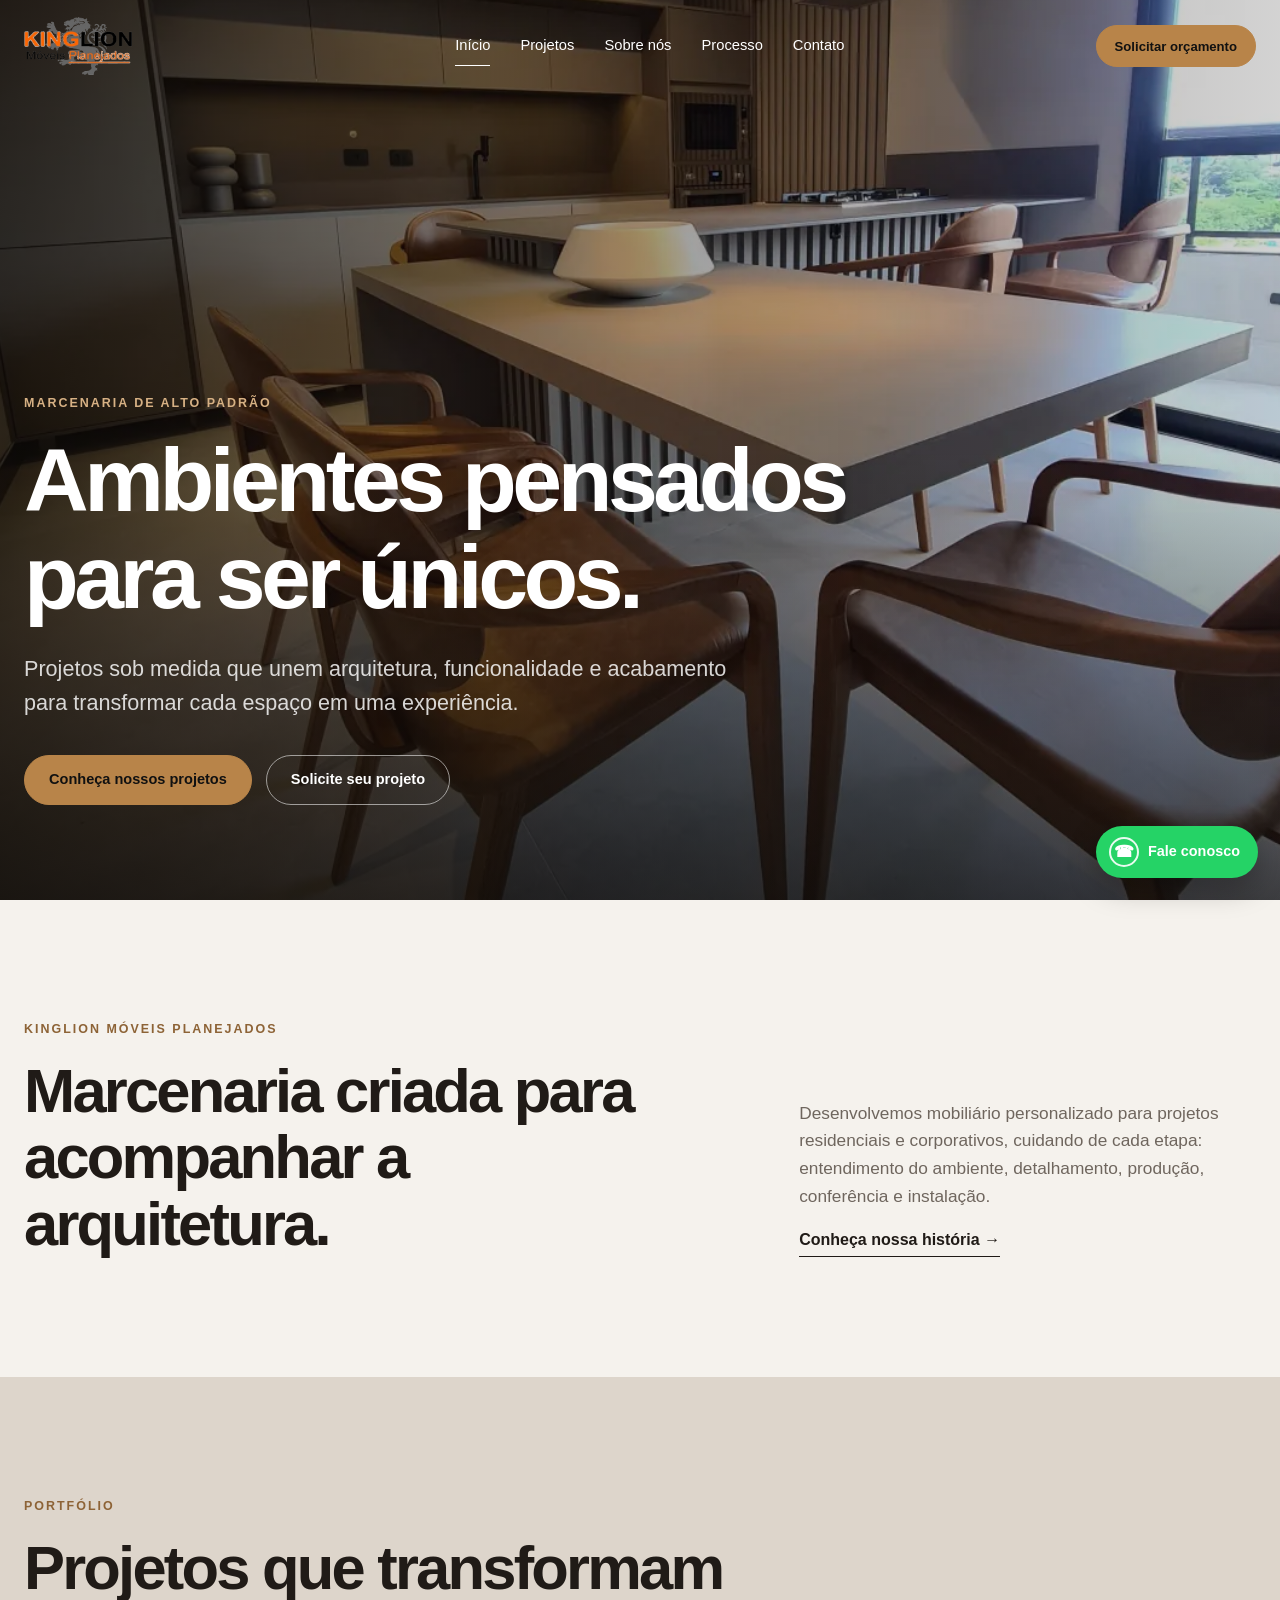
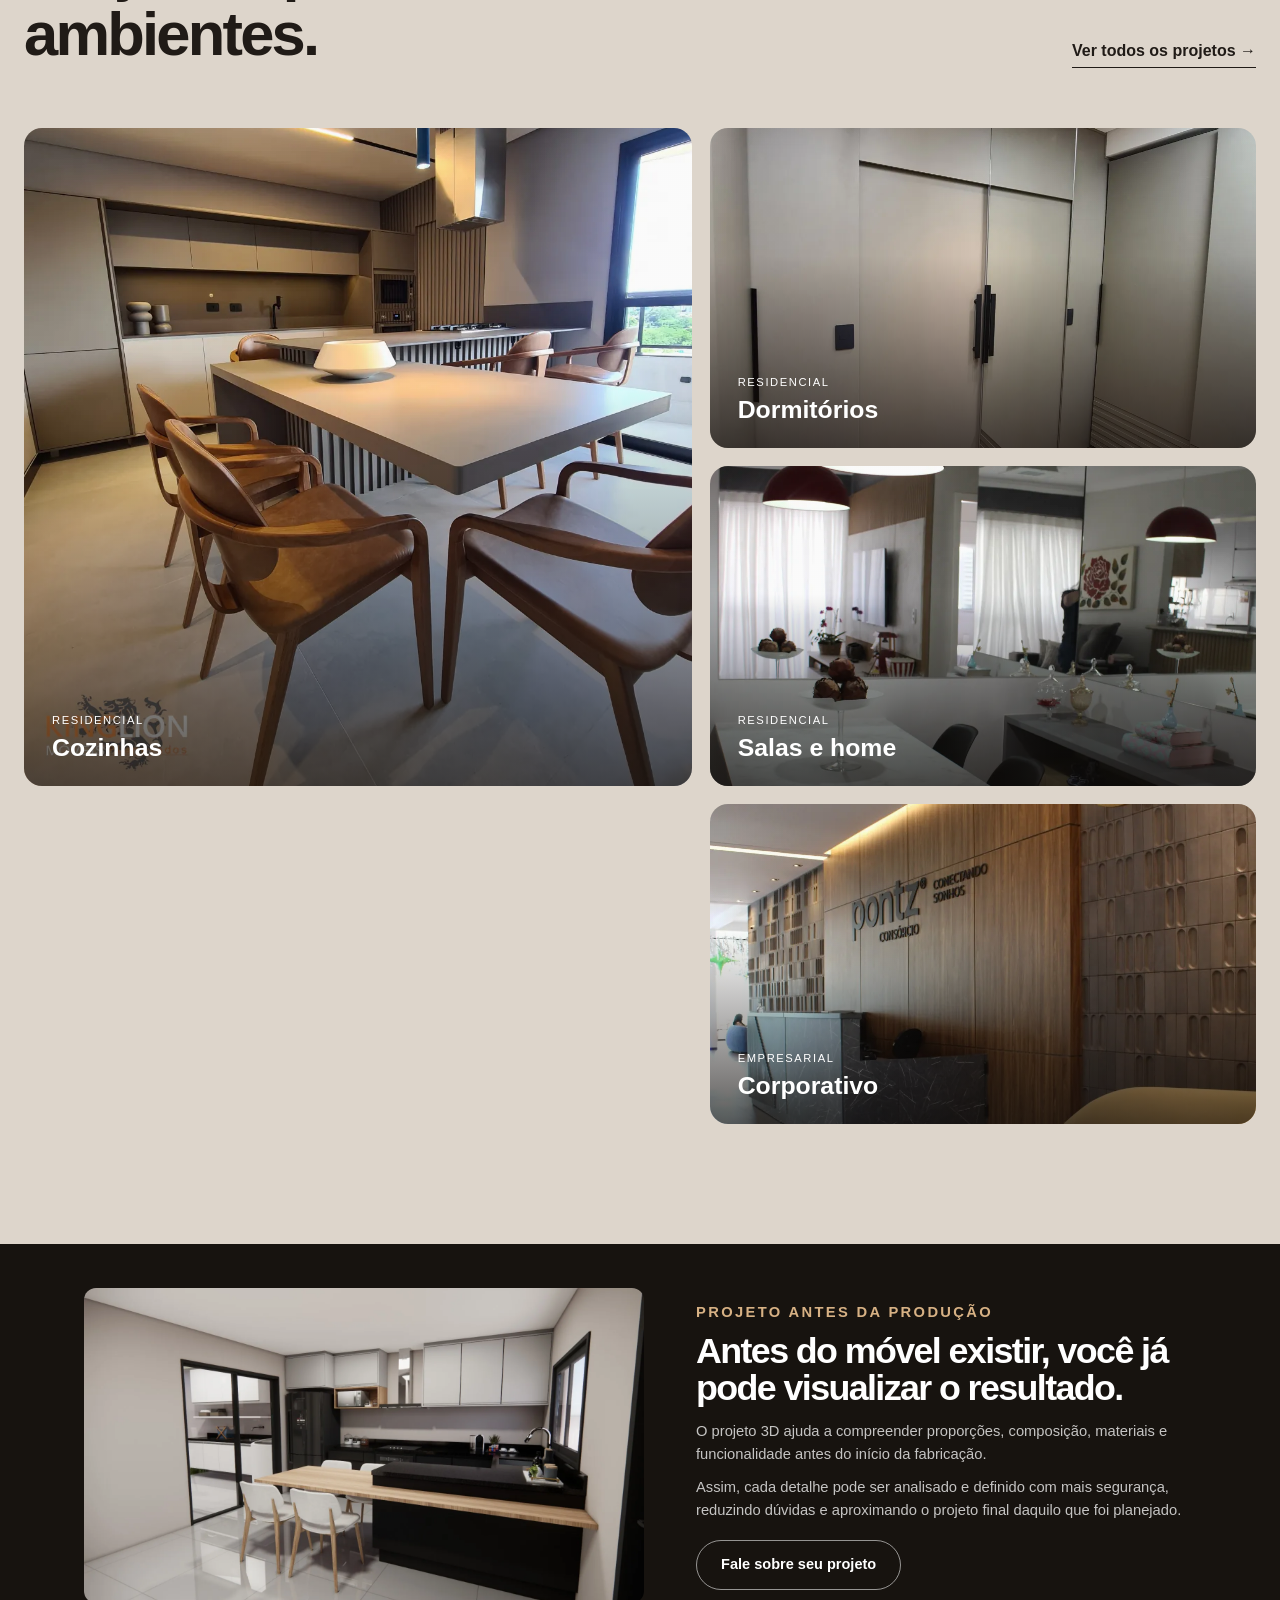
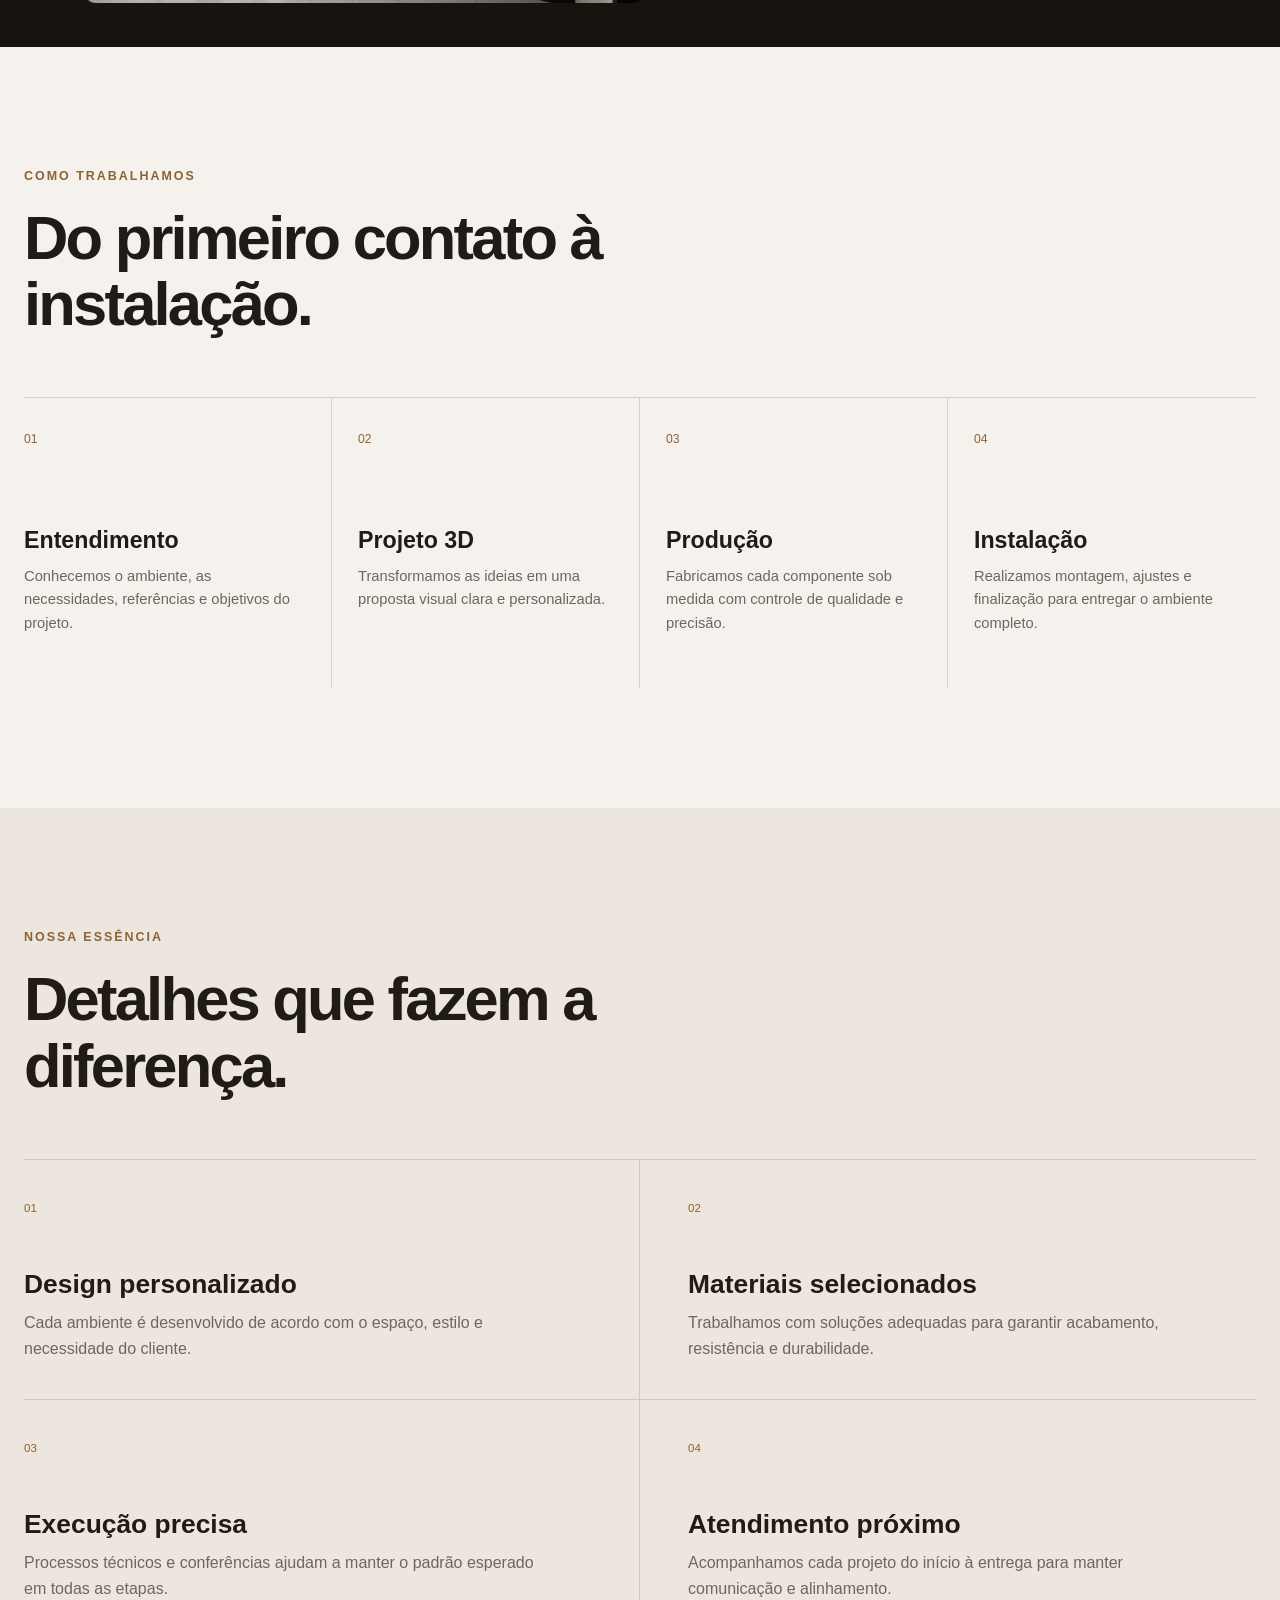
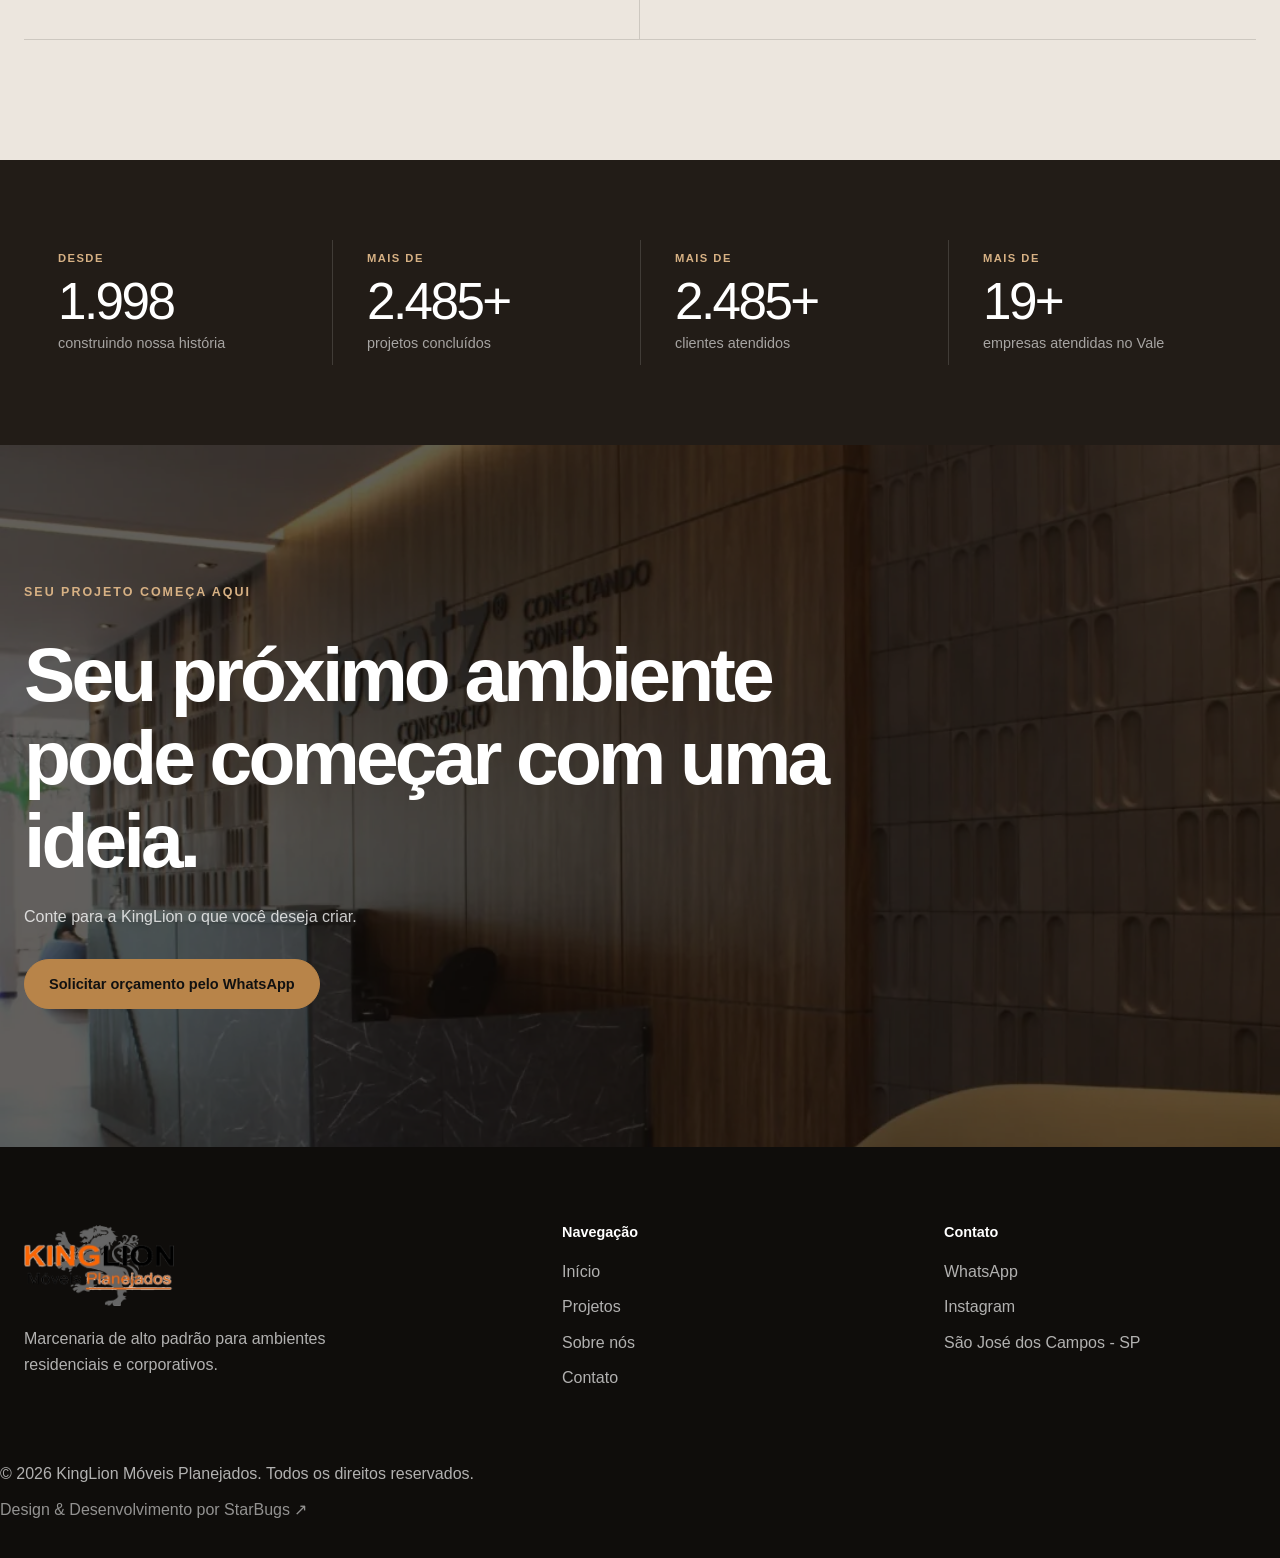
==== commit be1b4e30: "Update index.html" ====
--- a/index.html
+++ b/index.html
@@ -413,8 +413,6 @@
             target="_blank"
             rel="noopener noreferrer"
             aria-label="Conheça o portfólio da StarBugs"
-        >
-            StarBugs ↗
         </a>
     </span>
 </div>
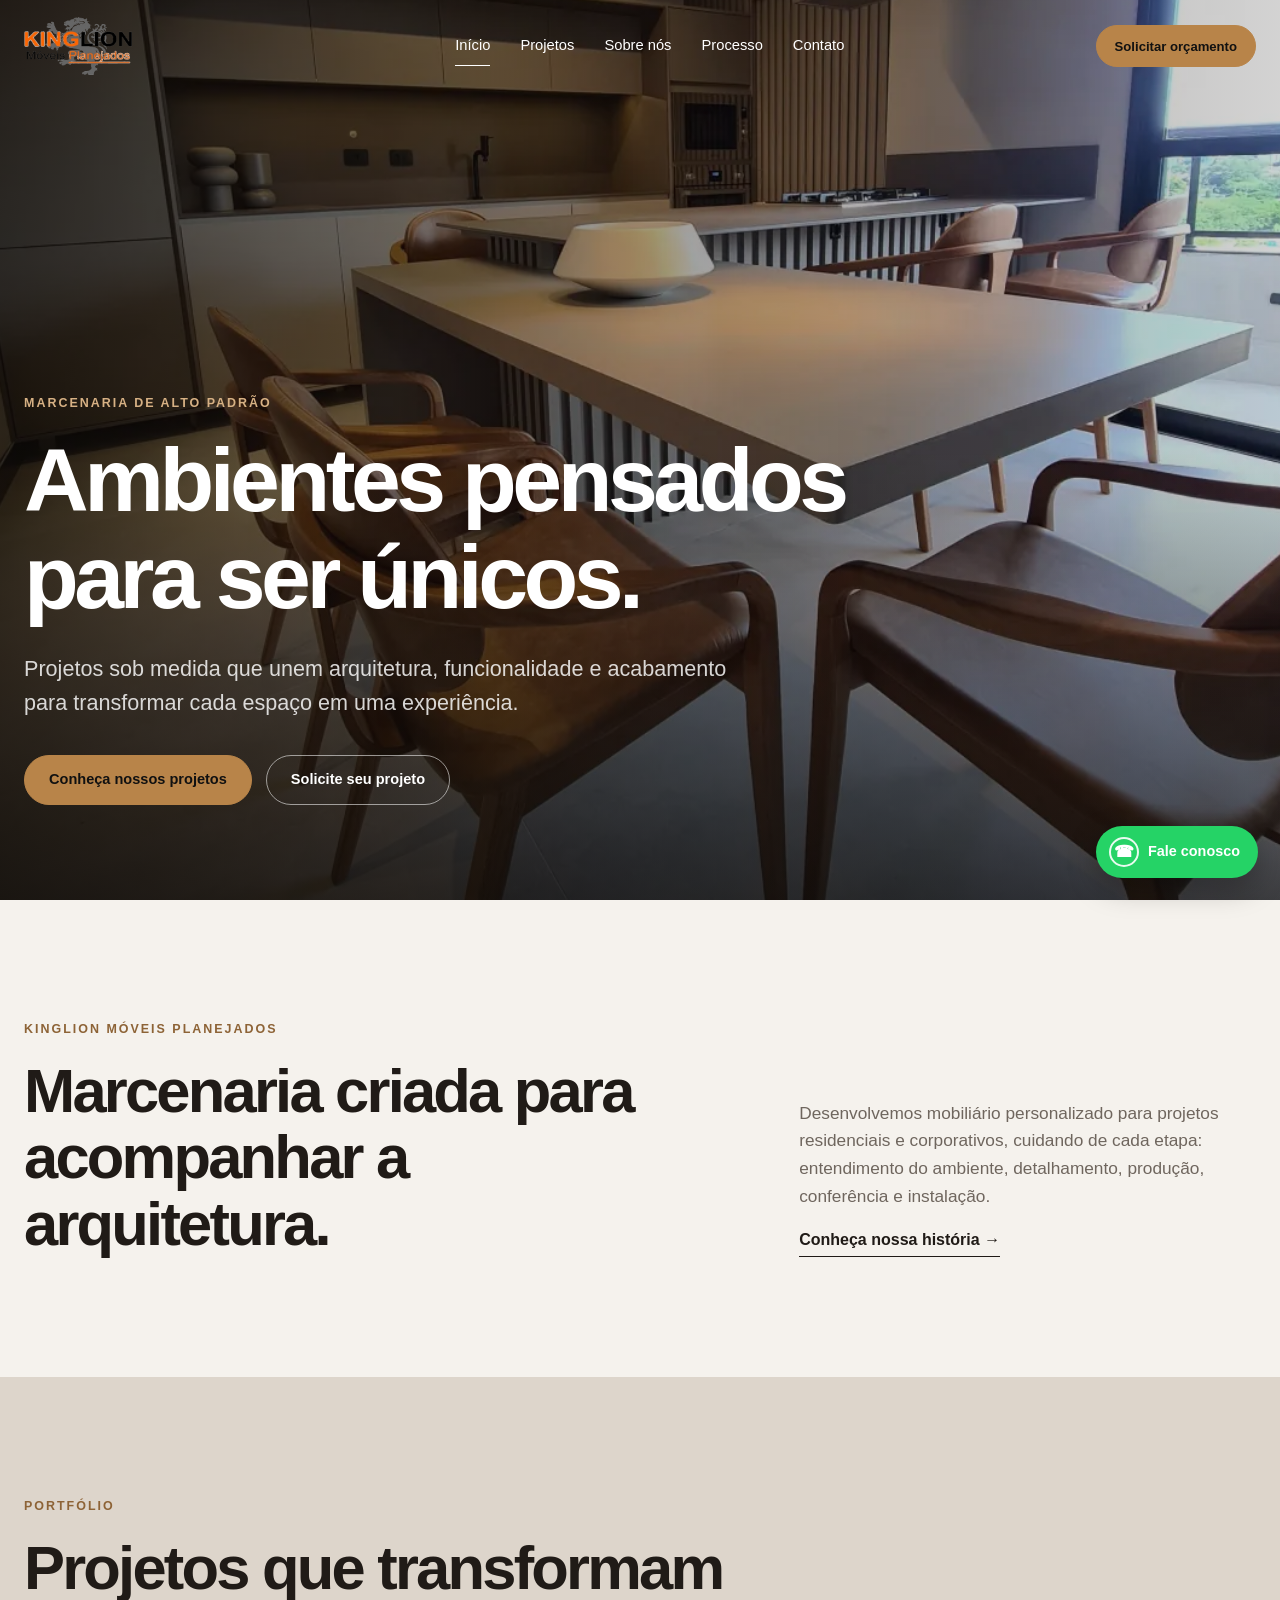
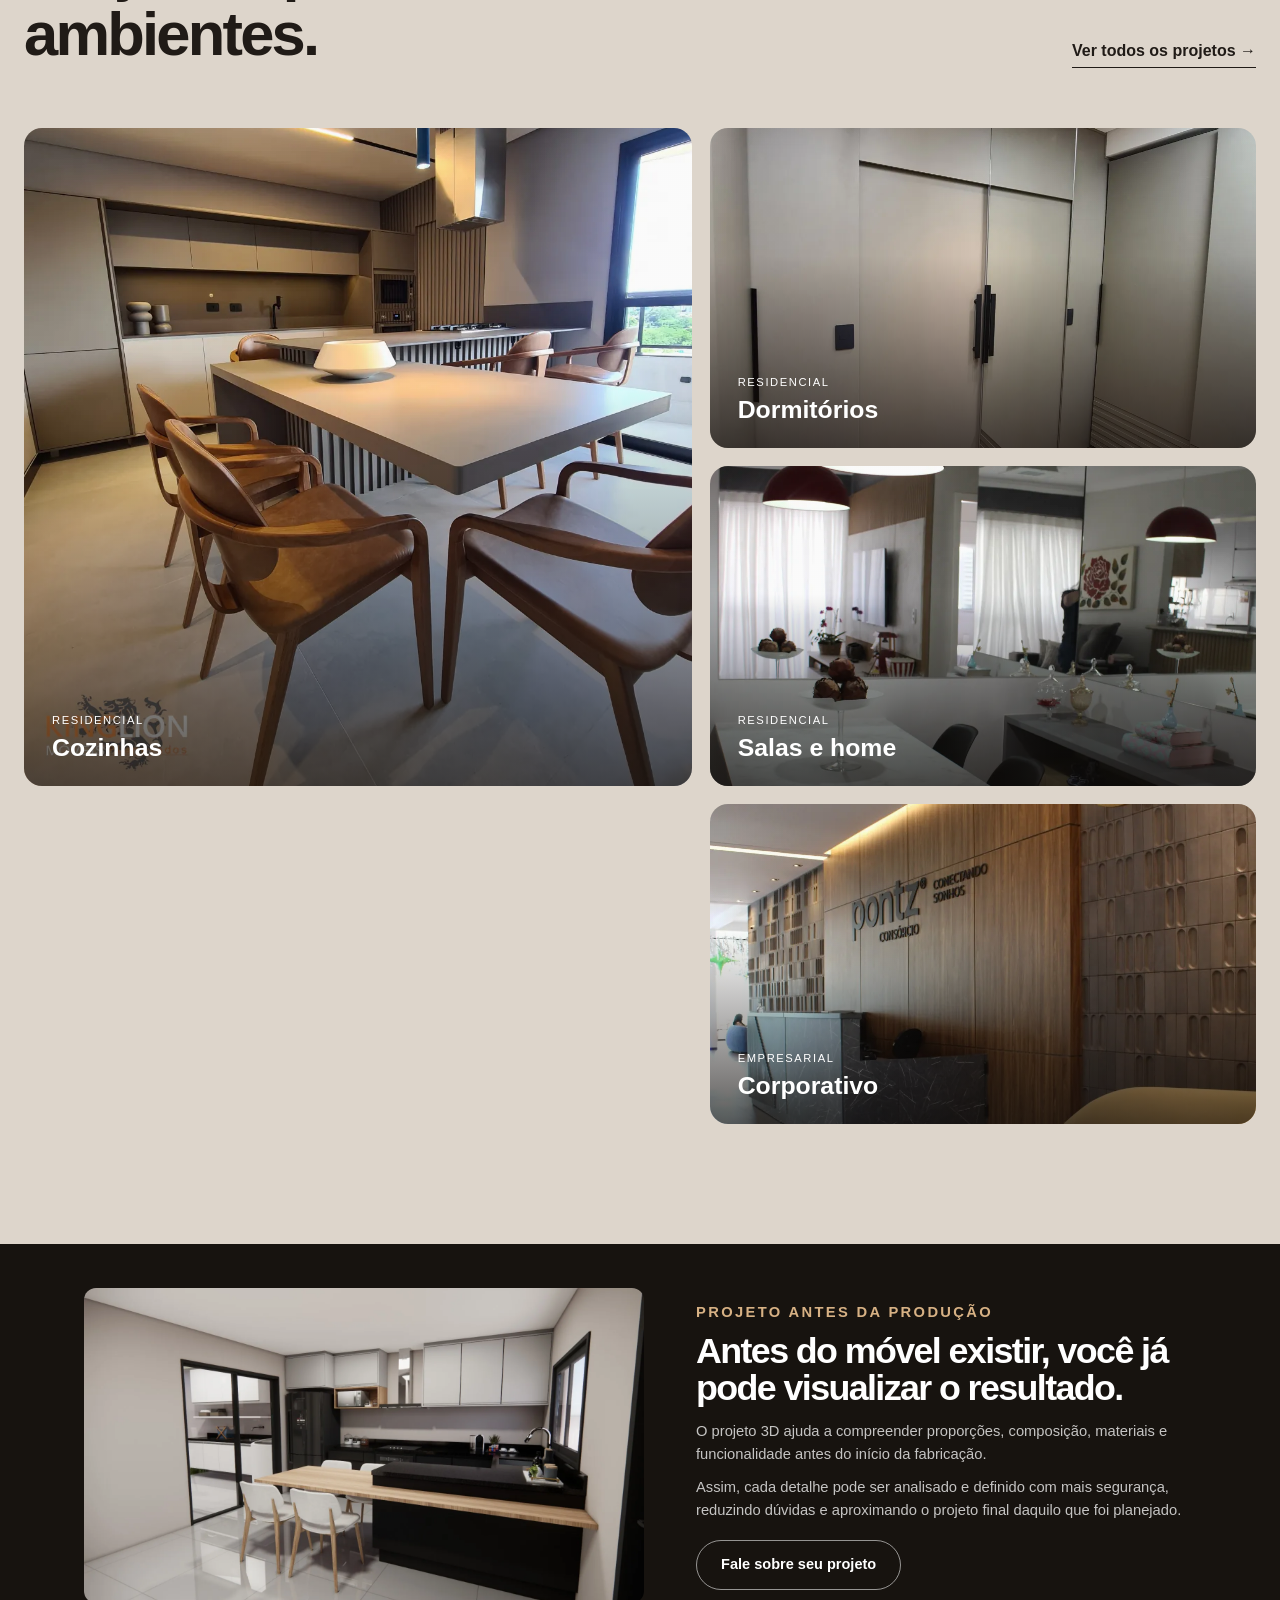
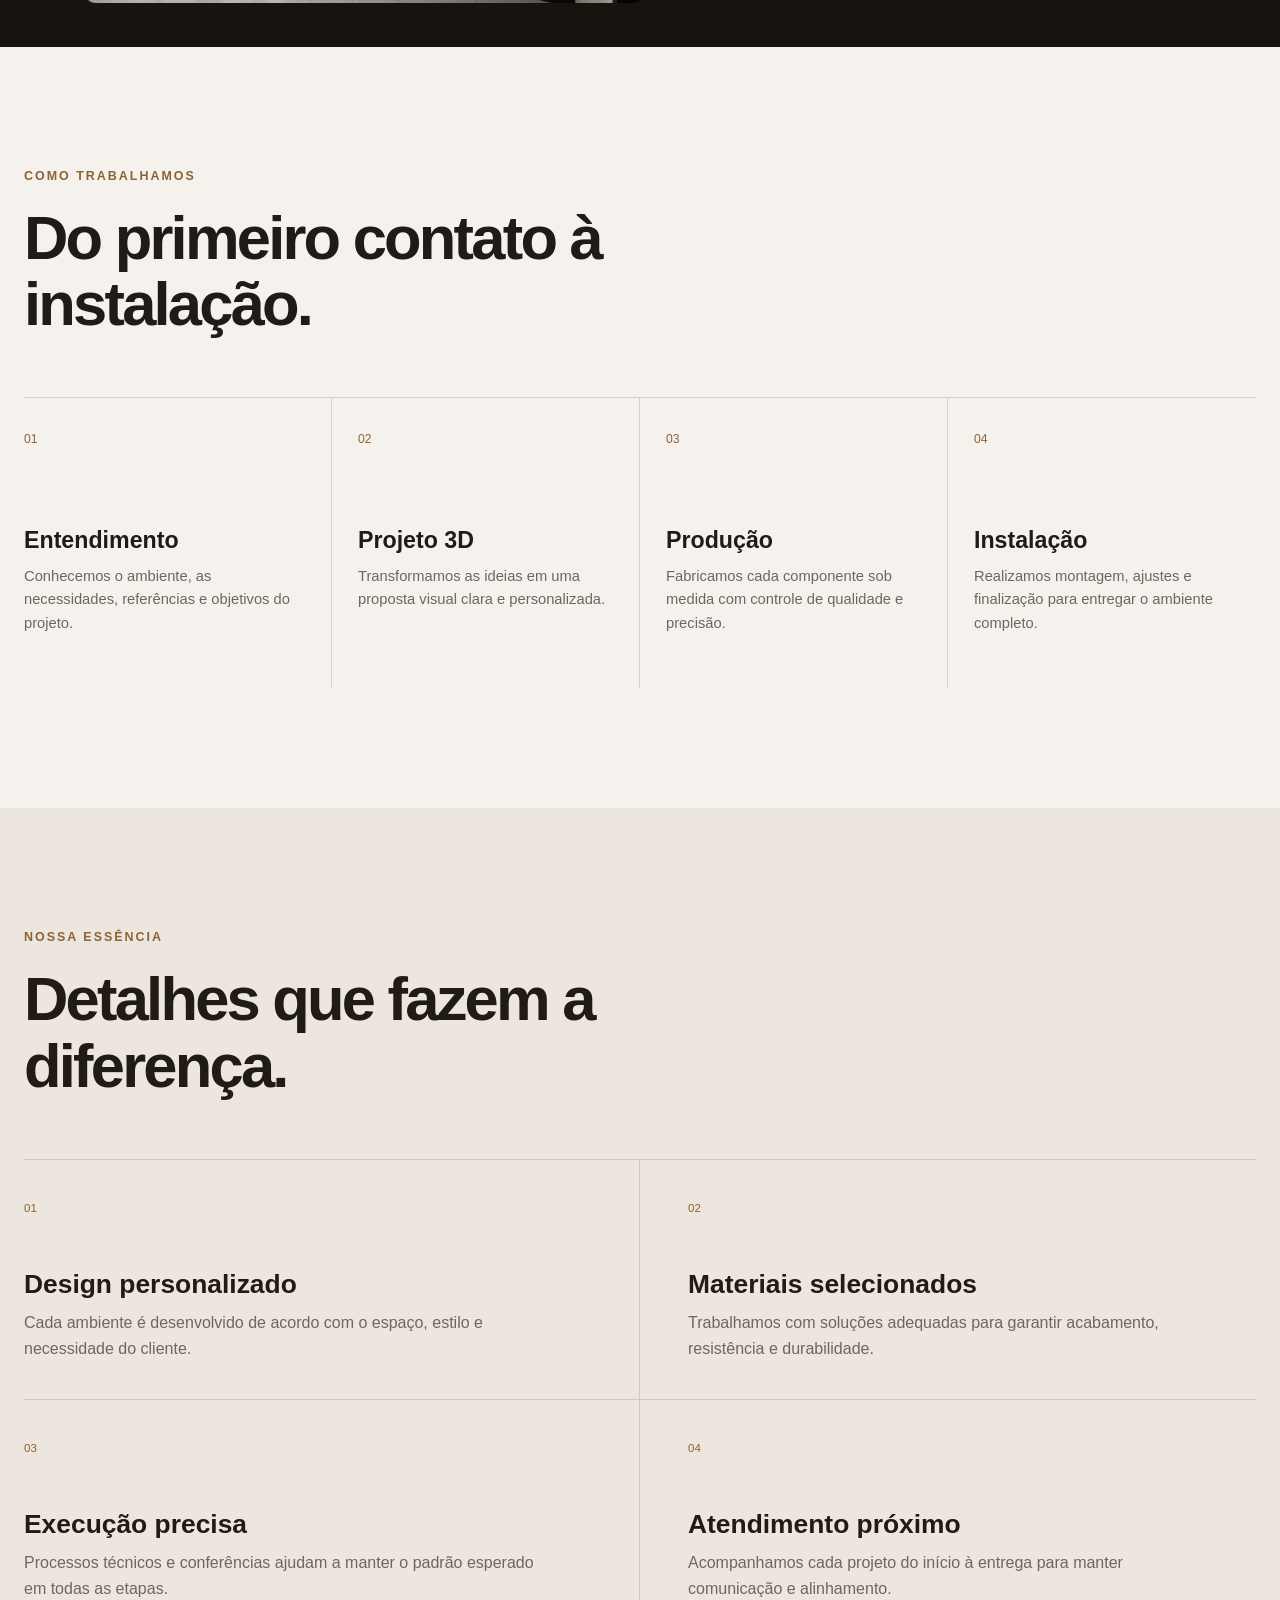
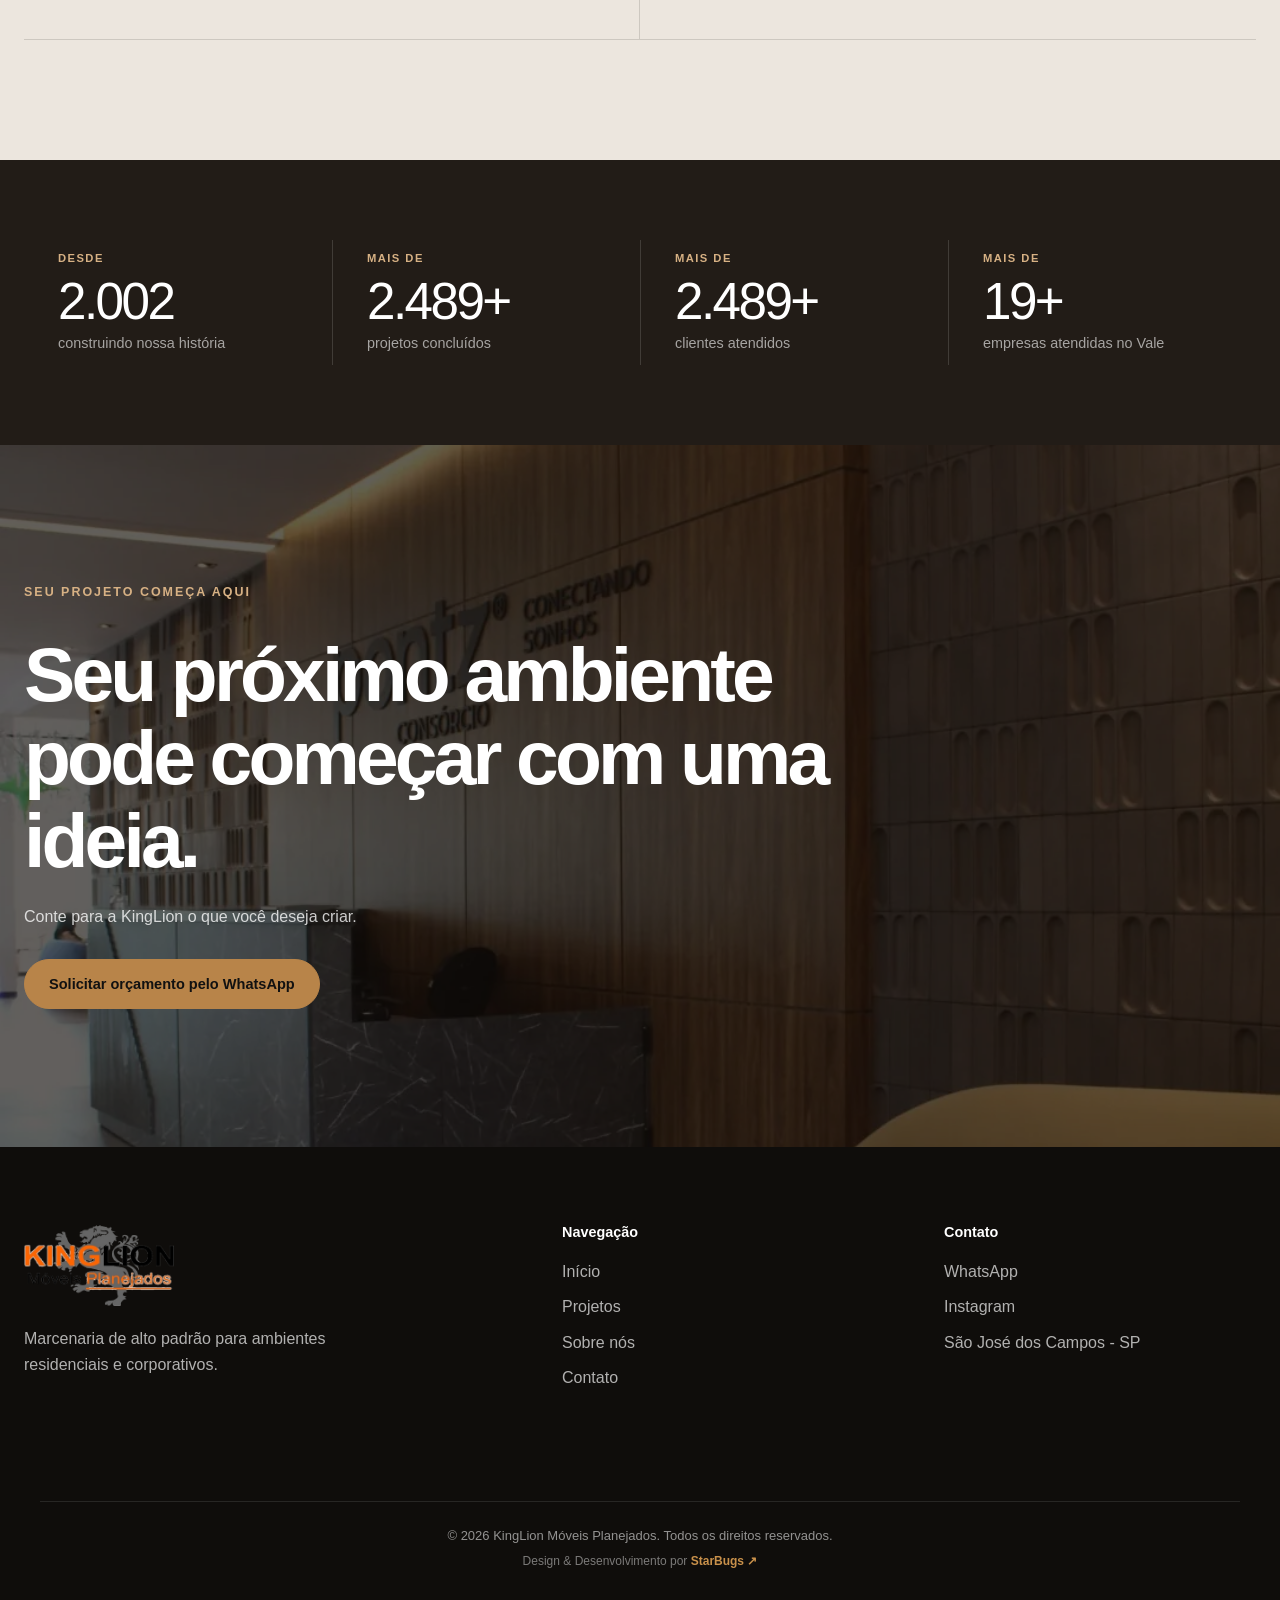
==== commit 5e12d24d: "Revise footer structure and content Updated footer credits and added developer credit section." ====
--- a/index.html
+++ b/index.html
@@ -403,18 +403,24 @@
       </div>
     </div>
 
-    <div class="footer-credits">
-    <span>© 2026 KingLion Móveis Planejados. Todos os direitos reservados.</span>
-
-    <span class="developer-credit">
-        Design & Desenvolvimento por StarBugs ↗
+   <div class="footer-bottom">
+
+    <p>
+        © 2026 KingLion Móveis Planejados. Todos os direitos reservados.
+    </p>
+
+    <p class="developer-credit">
+        Design & Desenvolvimento por
         <a
             href="https://sohgottes.github.io/new_portifolio/"
             target="_blank"
             rel="noopener noreferrer"
             aria-label="Conheça o portfólio da StarBugs"
+        >
+            StarBugs ↗
         </a>
-    </span>
+    </p>
+
 </div>
   </footer>
 
--- a/css/global.css
+++ b/css/global.css
@@ -388,19 +388,79 @@
   color: var(--color-white);
 }
 
-.footer-bottom {
-  padding-top: 24px;
+/* ==========================================================
+   PARTE INFERIOR DO RODAPÉ
+   COPYRIGHT + CRÉDITO STARBUGS
+========================================================== */
+
+.site-footer .footer-bottom {
+  width: min(calc(100% - 48px), 1200px);
+  margin: 40px auto 0;
+  padding: 24px 0 10px;
+
+  border-top: 1px solid rgba(255, 255, 255, 0.10);
+
   display: flex;
-  justify-content: space-between;
-  gap: 20px;
-  border-top: 1px solid rgba(255, 255, 255, 0.12);
-  font-size: 0.8rem;
-}
-
-.footer-bottom p {
+  flex-direction: column;
+  align-items: center;
+  justify-content: center;
+
+  text-align: center;
+  gap: 5px;
+}
+
+.site-footer .footer-bottom p {
+  width: 100%;
   margin: 0;
-}
-
+
+  text-align: center;
+  color: rgba(255, 255, 255, 0.55);
+
+  font-size: 13px;
+  line-height: 1.6;
+}
+
+/* IMPORTANTE:
+   desfaz o display:block aplicado globalmente aos spans do footer */
+.site-footer .footer-bottom span {
+  display: inline;
+  width: auto;
+  margin: 0;
+}
+
+/* Crédito StarBugs */
+.site-footer .footer-bottom .developer-credit {
+  text-align: center;
+  color: rgba(255, 255, 255, 0.45);
+  font-size: 12px;
+}
+
+/* IMPORTANTE:
+   desfaz o display:block dos links do footer */
+.site-footer .footer-bottom .developer-credit a {
+  display: inline;
+  width: auto;
+  margin: 0;
+
+  color: #c9914b;
+  text-decoration: none;
+  font-weight: 700;
+
+  transition: color 0.2s ease;
+}
+
+.site-footer .footer-bottom .developer-credit a:hover {
+  color: #ffffff;
+}
+
+/* CELULAR */
+@media (max-width: 768px) {
+  .site-footer .footer-bottom {
+    width: calc(100% - 32px);
+    margin-top: 30px;
+    padding: 20px 0 90px;
+  }
+}
 /* ==========================================================
    ANIMAÇÃO DE ENTRADA
 ========================================================== */
@@ -561,30 +621,3 @@
 }
 
 
-/* ==========================================================
-   CRÉDITO DE DESENVOLVIMENTO - STARBUGS
-   ========================================================== */
-
-.developer-credit {
-    color: rgba(255, 255, 255, 0.55);
-}
-
-.developer-credit a {
-    color: #c9914b;
-    text-decoration: none;
-    font-weight: 700;
-    letter-spacing: 0.02em;
-    transition:
-        color 0.2s ease,
-        opacity 0.2s ease;
-}
-
-.developer-credit a:hover {
-    color: #ffffff;
-}
-
-.developer-credit a:focus-visible {
-    outline: 2px solid #c9914b;
-    outline-offset: 4px;
-    border-radius: 3px;
-}
